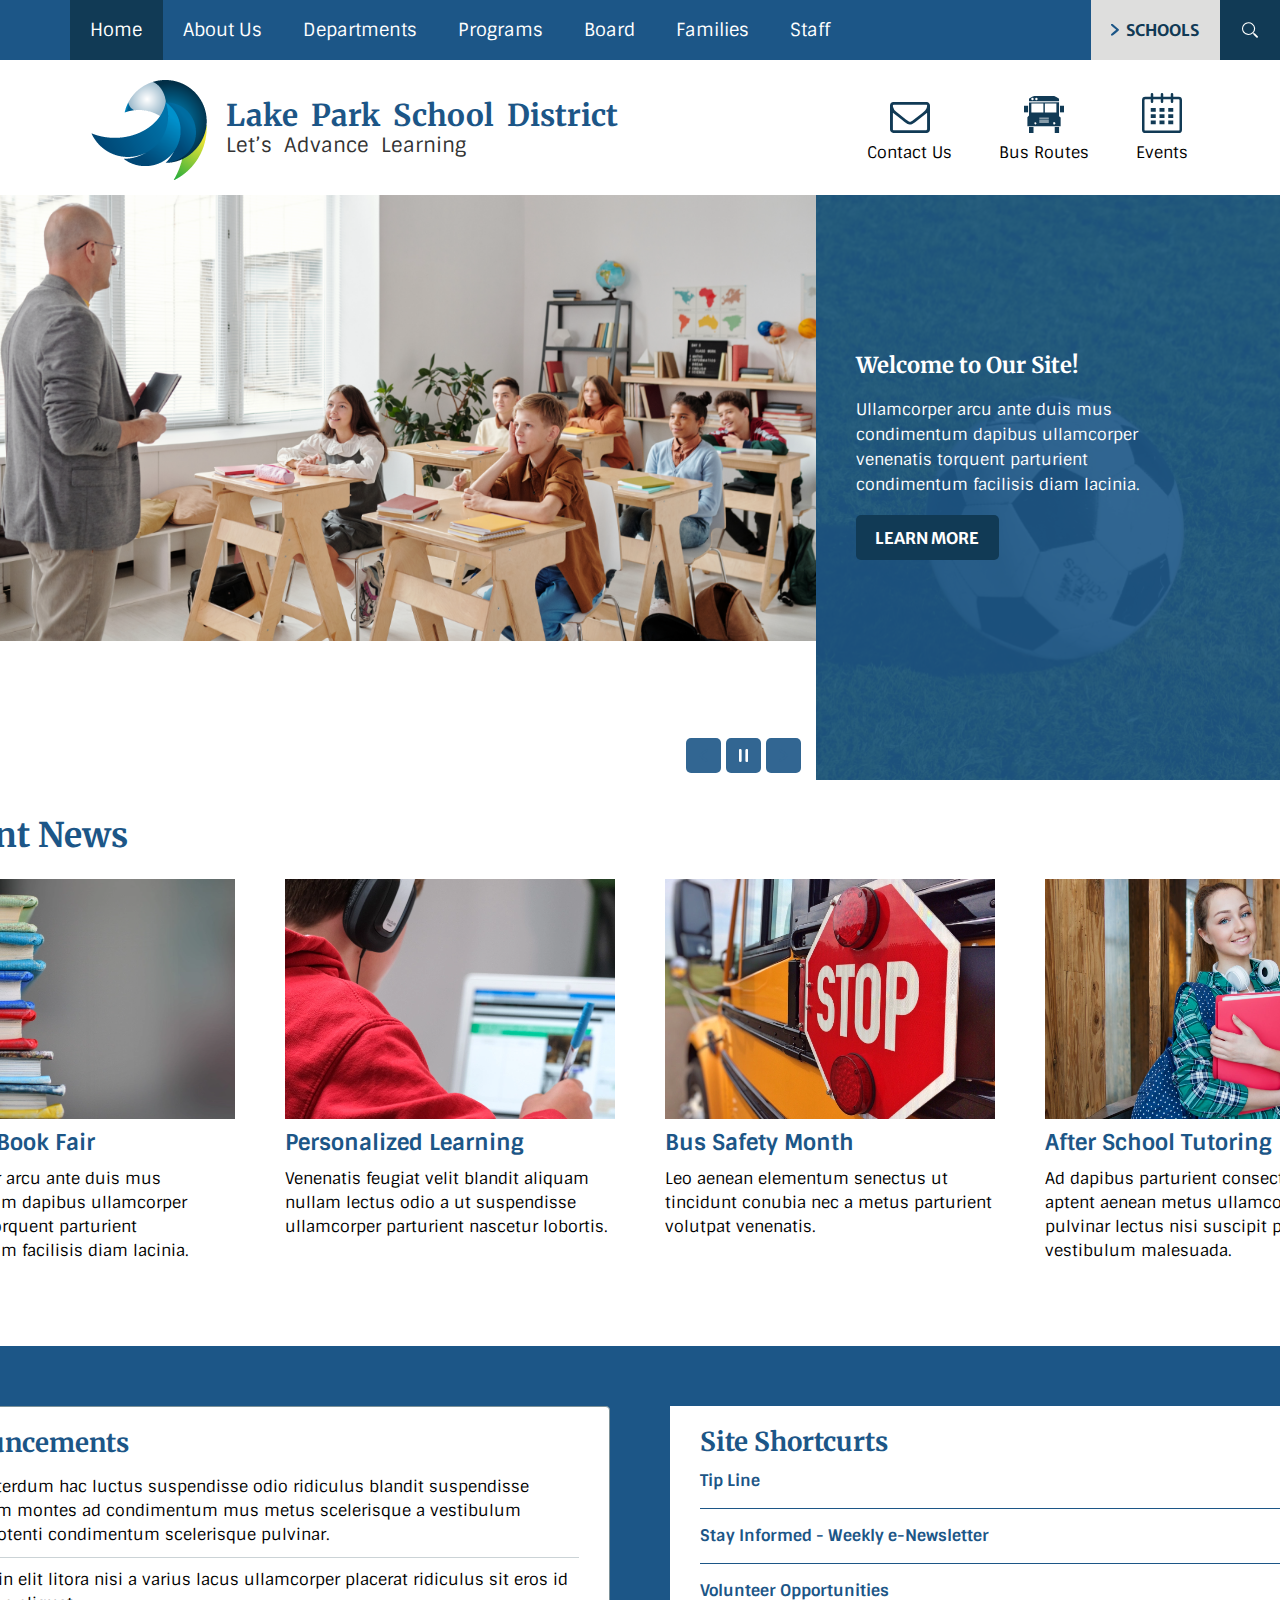
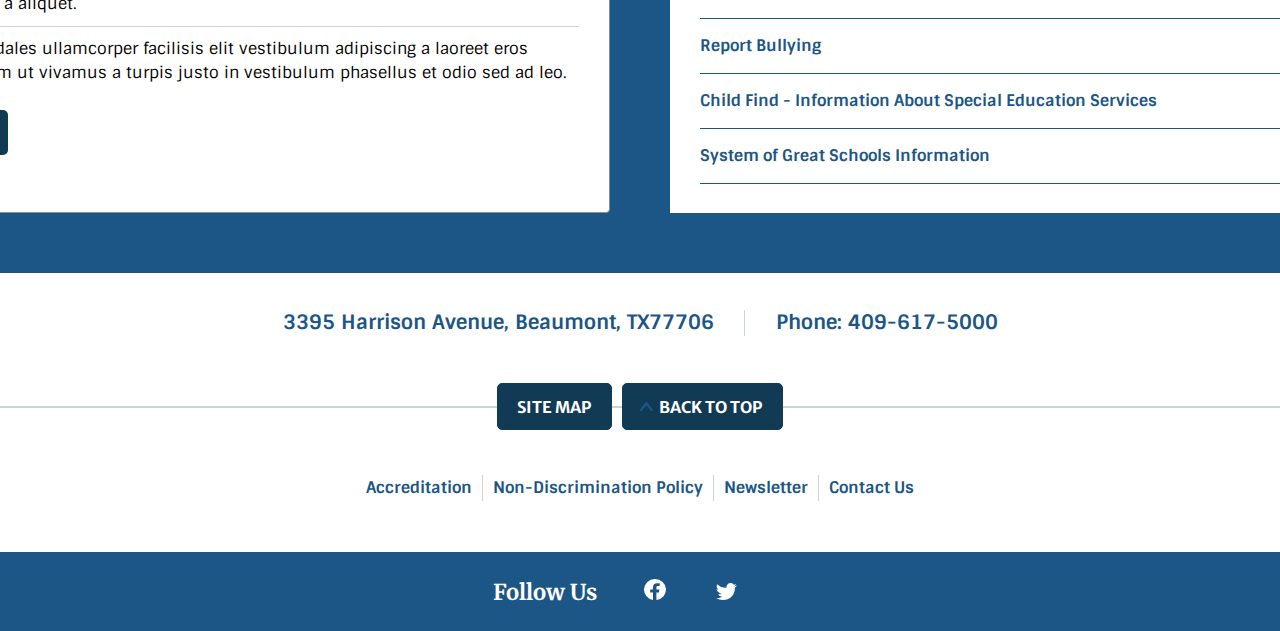
==== index.html @ e23e9c48 "2.19.22 Fixes" ====
<html lang="en">
<head>
    <meta charset="UTF-8">
    <meta http-equiv="X-UA-Compatible" content="IE=edge">
    <meta name="viewport" content="width=device-width, initial-scale=1.0">
    <title>Document</title>
    <link rel="stylesheet" type="text/css" href="style.css"/>
    <link rel="stylesheet" href='https://fonts.googleapis.com/css2?family=Merriweather+Sans:400,700|Merriweather:400,700|Sintony:400,700'>
    <script scr="script-test.js"></script>
</head>
<body>
    <div id="site_wrap">
        <!-- Header and Navbar Section-->
        <div class="header">
            <nav>
                <ul class="navbar">
                    <li><a class="navlink-active" href="index.html">Home</a></li>
                    <div class="nav-dropdown">
                        <div class="dropdown">
                            <button class="dropbtn">About Us</button>
                            <div class="dropdown-content">
                              <a class="drop" href="#">General Information</a>
                              <a class="drop" href="#">Lake Park History</a>
                              <a class="drop" href="#">In the News</a>
                              <a class="drop" href="#">Contact Us</a>
                            </div>
                          </div>
                    </div>
                    <li><a class="navlink" href="#">Departments</a></li>
                    <li><a class="navlink" href="#">Programs</a></li>
                    <li><a class="navlink" href="#">Board</a></li>
                    <li><a class="navlink" href="#">Families</a></li>
                    <li><a class="navlink" href="#">Staff</a></li>    
                </ul>
                <div class="school-dropdown">
                    <div class="dropdown">
                        <button class="dropbtn"><img class="school-arrow-icon" src="/Assets/Assets/SVG/Photo Rotator Controls/Arrow.svg">SCHOOLS</button>
                        <div class="dropdown-content-school">
                          <a class="drop" href="#">Lake Park Elementary</a>
                          <a class="drop" href="#">Lake Park Middle School</a>
                          <a class="drop" href="#">Lake Park High School</a>
                        </div>
                    </div>
                </div>
                <div class="search"> 
                    <button onclick="searchFunction()" class="search-button"><img id="search-icon-1" src="/Assets/Assets/SVG/Search Icons/Magnifying Glass.svg" alt="Search Icon"></button>
                    <div id="search-bar" class="search-bar-content">
                        <input type="text" placeholder="Search..." id="myInput" onkeyup="filterFunction()">
                        <img src="/Assets/Assets/SVG/Search Icons/Arrow.svg" alt="search-arrow">
                    </div>
                    <script>
                        function searchFunction(){
                            document.getElementById("search-bar").classList.toggle("show");
                        }
                    </script>
                </div>
            </nav>
        </div>
        <!-- Featured Header (logo, title, global links) -->
        <div class="featured_header">
            <div class="featured_header_container">
                <img class="logo" src="/Assets/Assets/logo.png" alt="logo">
                <div class="title-text">
                    <h1>Lake Park School District</h1>
                    <h2>Let’s Advance Learning</h2>
                </div>
                <div class="global_icons">
                    <div class="global_icons_wrapper">
                        <img src="Assets/Assets/SVG/Global Icons/Envelope 5.svg" alt="envelope icon">
                        <p>Contact Us</p>
                    </div>    
                    <div class="global_icons_wrapper">
                        <img src="Assets/Assets/SVG/Global Icons/Bus.svg" alt="bus icon">
                        <p>Bus Routes</p>
                    </div>
                    <div class="global_icons_wrapper">
                        <img src="/Assets/Assets/SVG/Global Icons/Calendar 6.svg" alt="calendar icon">
                        <p>Events</p>
                    </div>
                </div>
            </div>
        </div>
        <!-- Slider section; Base Layer -->
        <div class="slider-section">
            <div class="carousel-outer-container">
                <div class="carousel">
                    <div class="carousel__item carousel__item--visible">
                      <img src="/Assets/Assets/Main Images/Main Image.png" alt="main image"/>
                    </div>
                    <div class="carousel__item">
                      <img src="/Assets/Assets/Main Images/Soccer image.png" alt="soccer image"/>
                    </div>
                    <div class="carousel__item">
                      <img src="/Assets/Assets/Main Images/Main Image.png" alt="main image" />
                    </div>
                    <div class="carousel__item">
                        <img src="/Assets/Assets/Main Images/Soccer image.png" alt="soccer image"/>
                      </div>
              
                    <div class="carousel__actions">
                      <button id="carousel__button--prev"><img src="/Assets/Assets/SVG/Photo Rotator Controls/Arrow.svg" alt="left-arrow"/></button>
                      <button id="carousel__button--pause"><img src="/Assets/Assets/SVG/Photo Rotator Controls/Pause.svg" alt="left-arrow"/></button>
                      <button id="carousel__button--next"><img src="/Assets/Assets/SVG/Photo Rotator Controls/Arrow.svg" alt="left-arrow"/></button>
                    </div>
                  </div>
                  <div class="carousel-right">
                    <div id="carousel-right-wrapper" class="firstImg lastImg">
                        <h4>Welcome to Our Site!</h4>
                        <p>Ullamcorper arcu ante duis mus condimentum dapibus ullamcorper venenatis torquent parturient condimentum facilisis diam lacinia.</p>
                        <button class="learn-more-btn">
                            Learn More
                        </button>
                    </div>
                  </div>
            </div>
            <script src="main.js"></script>
        </div>
        <!-- Current News Section -->
        <section class="news_content">
            <div>
                <div class="news-content-header">
                    <h1>Current News</h1>
                    <button class="more-btn">More</button>
                </div>
                <div class="news-row">
                    <div class="news-column">
                        <div class="news-image-wrapper">
                            <img src="/Assets/Assets/News Images/kimberly-farmer-287677-unsplash.png" alt="books">
                        </div>
                        <h2>Student Book Fair</h2>
                        <p>Ullamcorper arcu ante duis mus condimentum dapibus ullamcorper venenatis torquent parturient condimentum facilisis diam lacinia.</p>
                    </div>
                    <div class="news-column">
                        <div class="news-image-wrapper">
                            <img src="/Assets/Assets/News Images/187150362_4167305129957011_4787881228705621978_n.png" alt="kid learning">
                        </div>
                        <h2>Personalized Learning</h2>
                        <p>Venenatis feugiat velit blandit aliquam nullam lectus odio a ut suspendisse ullamcorper parturient nascetur lobortis.</p>
                    </div>
                    <div class="news-column">
                        <div class="news-image-wrapper">
                            <img src="/Assets/Assets/News Images/bus-878697_1920.png" alt="school bus">
                        </div>
                        <h2>Bus Safety Month</h2>
                        <p>Leo aenean elementum senectus ut tincidunt conubia nec a metus parturient volutpat venenatis.</p>
                    </div>
                    <div class="news-column">
                        <div class="news-image-wrapper">
                            <img src="/Assets/Assets/News Images/186027642_4150830851604439_2713297670727753817_n.png" alt="kid learning">
                        </div>
                        <h2>After School Tutoring</h2>
                        <p>Ad dapibus parturient consectetur nec aptent aenean metus ullamcorper et nisi pulvinar lectus nisi suscipit pulvinar vestibulum malesuada.</p>
                    </div>
                </div>
            </div>
        </section>
        <!-- Announcements and Site Shortcuts -->
        <section class="announcement_container">
            <div class="announcement-site-row">
                <div class="announcement-site-column">
                    <h3>Announcements</h3>
                    <div class="text-container">
                    <p>Lacinia interdum hac luctus suspendisse odio ridiculus blandit suspendisse vestibulum montes ad condimentum mus metus scelerisque a vestibulum lobortis potenti condimentum scelerisque pulvinar.</p>
                    <hr>    
                    <p>Tellus proin elit litora nisi a varius lacus ullamcorper placerat ridiculus sit eros id dignissim a aliquet.</p>
                    <hr>
                    <p>Augue sodales ullamcorper facilisis elit vestibulum adipiscing a laoreet eros vestibulum ut vivamus a turpis justo in vestibulum phasellus et odio sed ad leo.</p>
                    </div>
                    <button class="more-btn">More</button>
                </div>
                <div class="site-column">
                    <h3>Site Shortcurts</h3>
                    <ul>
                        <li><a class="top" href="#">Tip Line</a></li>
                        <li><a href="#">Stay Informed - Weekly e-Newsletter</a></li>
                        <li><a href="#">Volunteer Opportunities</a></li>
                        <li><a href="#">Report Bullying</a></li>
                        <li><a href="#">Child Find - Information About Special Education Services</a></li>
                        <li><a href="#">System of Great Schools Information</a></li>
                    </ul>
                </div>
            </div>
        </section>
        <!-- Footer Section -->
        <footer class="footer">
            <div class="footer-container">
                <div class="contact-info">
                    <p><a href="#">3395 Harrison Avenue, Beaumont, TX77706<br></a></p>
                    <hr>
                    <p>Phone: 409-617-5000</p>
                </div>
                <div class="footer-button-container">
                    <hr>
                    <button>Site Map</button>
                    <button onclick="topFunction()" id="backtotop-btn"><img src="/Assets/Assets/SVG/Photo Rotator Controls/Arrow.svg" alt="arrow icon"> Back to top</button>
                </div>
                <div class="additional-links">
                    <a href="#">Accreditation</a><hr>
                    <a href="#">Non-Discrimination Policy</a><hr>
                    <a href="#">Newsletter</a><hr>
                    <a href="#">Contact Us</a>
                </div>
            </div>
            <script>
                var backtotop = document.getElementById("backtotop-btn");
                function topFunction() {
                    document.body.scrollTop = 0;
                    document.documentElement.scrollTop = 0;
                }
            </script>
        </footer>
        <!-- Footer Social Section -->
        <footer class="socials">
            <div class="socials-container">
                <p>Follow Us</p>
                <img src="/Assets/Assets/SVG/Social Media/Facebook.svg" alt="facebook icon">
                <img src="/Assets/Assets/SVG/Social Media/Twitter.svg" alt="twitter icon">
            </div>
        </footer>
    </div>
</body>
---- style.css ----
* {
  box-sizing: border-box;
  padding: 0;
  margin: 0;
}
body {
  margin: 0;
  padding: 0;
  z-index: 0;
  font-family: Arial, Helvetica, sans-serif;
  line-height: 1.5em;
}
p {
  font-family: "Sintony", sans-serif;
}
hr {
  height: 1px;
  border: 0;
  background-color: #7d9299;
  color: #7d9299;
  opacity: 0.4;
  margin: 10px 0;
}
#site_wrap {
  background-color: white;
  height: 100vh;
  display: grid;
  grid-template-columns:
    1fr
    repeat(4, minmax(0, 330px))
    1fr;
  grid-template-rows:
    60px
    135px
    585px
    566px
    527px
    min-content
    79px;
  grid-template-areas:
    "header header header header header header"
    "featured_header featured_header featured_header featured_header featured_header featured_header"
    "slider-section slider-section slider-section slider-section slider-section slider-section"
    "news_content news_content news_content news_content news_content news_content"
    "announcement_container announcement_container announcement_container announcement_container announcement_container announcement_container"
    "footer footer footer footer footer footer"
    "socials socials socials socials socials socials";
}
.header {
  background-color: #1c5687;
  grid-area: header;
  display: flex;
  flex-direction: row;
  align-items: center;
  justify-content: space-between;
  width: 100%;
  z-index: 10;
}
nav {
  display: flex;
  position: relative;
  color: #ffffff;
  padding: 0px 0px 0px 70px;
  font-size: 1.125em;
  align-items: center;
  width: 100%;
  height: 60px;
}
/* nav bar section */
.navbar {
  list-style: none;
  display: flex;
  justify-content: center;
  align-items: center;
  height: 100%;
}
.navbar a.navlink {
  font-family: "Sintony", sans-serif;
  font-size: 18px;
  color: #ffffff;
  font-weight: 400;
  text-decoration: none;
  text-decoration-color: none;
  padding: 18px 21px 18px 20px;
  align-items: center;
}
.navbar .navlink-active {
  font-family: "Sintony", sans-serif;
  font-size: 18px;
  color: #ffffff;
  background-color: #113a55;
  font-weight: 400;
  text-decoration: none;
  padding: 18px 21px 18px 20px;
}
.navbar a.navlink:visited {
  text-decoration: none;
  color: #ffffff;
}
.navbar a.navlink:hover {
  background-color: #113a55;
  color: white;
}
/* The container <div> - needed to position the dropdown content */
.nav-dropdown {
  display: flex;
  justify-content: center;
  height: 100%;
}
/* dropdown button */
.dropbtn {
  background-color: #1c5687;
  font-family: "Sintony", sans-serif;
  font-size: 18px;
  color: #ffffff;
  font-weight: 400;
  color: white;
  font-size: 18px;
  border: none;
  padding: 18px 21px 18px 20px;
  height: 100%;
}
/* Dropdown Content (Hidden by Default) */
.dropdown-content {
  display: none;
  position: absolute;
  background-color: #ffffff;
  height: 100%;
  min-width: 300px;
  text-align: left;
  opacity: 1;
  z-index: 1;
  padding-top: 20px;
  box-shadow: 0px 0px 10px 0px #00000075;
}
/* Links inside the dropdown */
.dropdown-content a.drop {
  color: #1c5687;
  font-family: "Sintony", sans-serif;
  font-weight: bold;
  font-size: 16px;
  letter-spacing: 0px;
  text-decoration: none;
  display: block;
  background-color: #ffffff;
  padding-left: 20px;
  padding-bottom: 20px;
}

/* Change color of dropdown links on hover */
.dropdown-content a.drop:hover {
  background-color: #ffffff;
  color: #113a55;
  text-decoration: underline;
}
/* Show the dropdown menu on hover */
.dropdown:hover .dropdown-content {
  display: block;
}
/* Change the background color of the dropdown button when the dropdown content is shown */
.dropdown:hover .dropbtn {
  background-color: #113a55;
}
.school-dropdown .dropbtn {
  background-color: #dededd;
}
/* Keeps my dropdown positioned to right side */
.school-dropdown {
  position: relative;
  display: inline-flex;
  justify-content: flex-end;
  align-items: flex-end;
  margin-left: auto;
  height: 100%;
  z-index: 2;
}
/* Icon in the School Dropdown */
/* Change color of arrow */
.school-arrow-icon {
  display: inline-flex;
  width: 7.92px;
  height: 11.79px;
  margin-right: 7.08px;
  transform: rotate(180deg);
  z-index: 2;
  transition-timing-function: ease-out;
  transition: 0.3s;
}
/* Makes dropdown for school visible under 'schools'*/
.dropdown:hover .dropdown-content-school {
  display: block;
}
.dropdown:hover .school-arrow-icon{
  transform: rotate(270deg);
  transition-timing-function: ease-out;
  transition: 0.3s;
}
/* Dropdown Content (Hidden by Default) */
.dropdown-content-school {
  display: none;
  position: absolute;
  right: 0;
  height: 100%;
  min-width: 260px;
  text-align: left;
  opacity: 1;
  z-index: 1;
  padding-top: 20px;
  box-shadow: 0px 0px 10px 0px #00000075;
}
.school-dropdown .dropdown {
  height: 100%;
}
.school-dropdown .dropbtn {
  color: #113a55;
  font-family: "Merriweather Sans", sans-serif;
  font-weight: bold;
  font-size: 16px;
}
.dropdown-content-school a.drop {
  color: #1c5687;
  font-family: "Sintony", sans-serif;
  font-weight: bold;
  font-size: 16px;
  letter-spacing: 0px;
  text-decoration: none;
  display: block;
  background-color: #ffffff;
  padding-left: 20px;
  padding-bottom: 20px;
}
.dropdown-content-school a.drop:hover {
  background-color: #ffffff;
  color: #113a55;
  text-decoration: underline;
  
}
.dropdown:hover .dropbtn {
  background-color: #113a55;
  color: #ffffff;
}
/* Sizes my container for the search icon */
.search-button {
  display: inline-flex;
  position: relative;
  background-color: #113a55;
  border: none;
  width: 60px;
  height: 100%;
  justify-content: center;
}
/* Gives my search icon dimensions */
.search img {
  width:15.53px;
  height:60px
}
/* Search bar dropdown */
.search-bar-content {
  display: none;
  position: absolute;
  min-width: 465px;
  max-height: 90px;
  background-color: #ffff;
  box-shadow: 0px 0px 10px #00000075;
  padding: 20px 22.65px 20px 30px;
  overflow: auto;
  right: 0;
  z-index: 2;
}
.search-bar-content img {
  min-width: 24.8px;
  min-height: 20px;
  margin-left: 22.45px;
}
#myInput {
  box-sizing: border-box;
  font-family: "Sintony", sans-serif;
  font-size: 16px;
  min-width: 365px;
  padding: 14px 20px 12px 16px;
  border: 1px solid #7D9299;
  border-radius: 4px;
  height: 50px;
  text-align: left;
}
/* Shows on click of search icon */
.show {
  display: flex;
  justify-content: center;
  align-items: center;
}
/* featured header section */
.featured_header {
  background-color: #ffffff;
  display: flex;
  grid-area: featured_header;
}
.featured_header_container {
  display: flex;
  justify-content: space-evenly;
  align-items: center;
  width: 100%;
  vertical-align: top;
  padding: 20px 0 15px 91px;
}
.logo {
  display: flex;
  justify-content: space-evenly;
  width: 116px;
  height: 100px;
}
.title-text {
  display: flex;
  flex-direction: column;
  justify-content: space-evenly;
  padding-left: 19px;
  word-spacing: 0.375em;
}
/* Styles my featured header text */
.title-text h1 {
  color: #1c5687;
  font-family: "Merriweather", serif;
  font-weight: 700;
  font-size: 1.875em;
  margin-bottom: 0;
}
.title-text h2 {
  color: #333333;
  font-family: "Sintony", sans-serif;
  font-weight: normal;
  font-size: 1.25em;
  padding-top: 6px;
}
.global_icons {
  display: flex;
  align-items: baseline;
  text-align: center;
  margin-top: 25.33px;
  margin-left: auto;
  margin-right: 92px;
  height: 100%;
  font-size: 16px;
}
.global_icons_wrapper {
  padding-left: 47px;
}
.global_icons_wrapper img{
  width: 40px;
  height: auto;
  padding-bottom: 8.26px;
  transition: 0.3s;
  transition-timing-function: ease-out;
}
.global_icons_wrapper img:hover{
  transform: translateY(-5px);
  transition-timing-function: ease-out;
  transition: 0.3s;
}
/* Styles my slider content */
.slider-section {
  display: flex;
  overflow: hidden;
  grid-area: slider-section;
}
.carousel-outer-container {
  display: flex;  
  flex-direction: row;
  max-height: 585px;
}
.carousel {
  overflow: hidden;
  max-width: 1071px;
  max-height: 585px;
  position: relative;
}
.carousel .carousel__item,
.carousel .carousel__item--hidden {
  display: none;
}
.carousel .carousel__item img {
  width: 100%;
  max-width: 1071px;
  height: auto;
}
.carousel .carousel__item--visible {
  display: block;
  animation: fadeVisibility 0.5s;
}
/* Button Positions */
.carousel .carousel__actions {
  display: flex;
  width: 100%;
  justify-content: flex-end;
  position: absolute;
  bottom: 0%;
  transform: translateY(-20%);
}
/* Carousel Button Style */
.carousel .carousel__actions button {
  border-radius: 5px;
  border: 0;
  cursor: pointer;
  width: 35px;
  height: 35px;
  background-color: #1C5687;
  opacity: 0.9;
}
.carousel .carousel__actions button#carousel__button--pause {
  margin: 0px 5px;
}
.carousel .carousel__actions button#carousel__button--next {
  margin-right: 15px;
  transform: rotate(180deg);
}
/* Hover effect for slider buttons */
.carousel .carousel__actions button:hover{  
  background-color: #f7f7f7;
  color: #1c5687;
  border: 1px solid #7d9299;}
/* Right side of slider section */
.carousel-right {
    max-height: 585px;
}
#carousel-right-wrapper {
  padding-left: 40px;
  padding-top: 158px;
  max-width: 609px;
  height: 100%;
  background-repeat: no-repeat;
  background-position: center;
  background-size: cover;
  box-shadow: inset 0 0 0 585px rgba(28, 86, 135, 0.9);
}
/* Main image background */
.firstImg{
  background-image: url("/Assets/Assets/Main Images/Main image.png");
}
/* Soccer image background */
.lastImg {
  background-image: url("/Assets/Assets/Main Images/Soccer image.png");
}
/* Learn more button in slider */
.learn-more-btn {
  background-color: #113a55;
  opacity: 1;
  border: none;
  color: #ffffff;
  padding: 13px 20px 12px 19px;
  text-transform: uppercase;
  font-size: 16px;
  font-family: "Merriweather Sans", sans-serif;
  font-weight: bold;
  border-radius: 5px;
}
.learn-more-btn:hover{
  background-color: #f7f7f7;
  color: #1c5687;
  border: 1px solid #7d9299;
}
/* Carousel font styling */
.carousel-right h4 {
  font-family: "Merriweather", serif;
  font-size: 22px;
  padding-bottom: 20px;
  font-weight: bold;
  color: #ffff;
  text-align: left;
}
.carousel-right p {
  color: #ffff;
  font-family: "Sintony", sans-serif;
  font-size: 16px;
  padding-bottom: 18px;
  padding-right: 90px;
  line-height: 25px;
}
/* Style for the mid news section, columns */
.news_content {
  background-color: #ffffff;
  grid-area: news_content;
  display: flex;
  justify-content: center;
  width: 100vw;
}
/* Contains my header content ("current news + more button */
.news-content-header {
  display: flex;
  justify-content: space-between;
  align-items: center;
}
/* Styles news contenter text*/
.news-content-header h1 {
  color: #1c5687;
  font-family: "Merriweather", serif;
  font-weight: bold;
  font-size: 34px;
  margin-top: 43px;
  margin-bottom: 32px;
}
/* More Button in News Column*/
.more-btn {
  background-color: #113a55;
  opacity: 1;
  border: none;
  color: #ffffff;
  width: 87px;
  height: 45px;
  padding: 13px 20px 12px 19px;
  text-transform: uppercase;
  font-size: 16px;
  font-family: "Merriweather Sans", sans-serif;
  font-weight: bold;
  border-radius: 5px;
}
.more-btn:hover{
  background-color: #f7f7f7;
  color: #1c5687;
  border: 1px solid #7d9299;
  border-radius: 5px;
}
/* Creates the four columns for the news row */
.news-row {
  display: flex;
  justify-content: space-evenly;
  gap: 50px;
}
/* Handles the news columns */
.news-column {
  max-width: 330px;
  max-height: 389px;
  padding-bottom: 60px;
  flex: auto;
}
.news-column h2 {
  font-family: "Sintony", sans-serif;
  font-weight: bold;
  font-size: 22px;
  line-height: none;
  color: #1c5687;
  margin: 12px auto 12px auto;
}
.news-column:hover h2{
  text-decoration: underline;
  color: #113a55;
}
/* Wraps my image so i can hide overflow when zoomed in on hover */
.news-image-wrapper{
  display: inline-block;
  overflow: hidden;
}
.news-column img{
  width: 330px;
  height: 240px;
  transition-timing-function: ease-out;
  transition-duration: 0.3s;
}
.news-column:hover img{
  transform: scale(1.1);
  transition-timing-function: ease-out;
}
/* For announcement content */
.announcement_container {
  background-color: #1c5687;
  display: flex;
  justify-content: center;
  grid-area: announcement_container;
}
/* Styles h3*/
.announcement-site-row h3 {
  font-family: "Merriweather", serif;
  font-weight: 700;
  color: #1c5687;
  font-size: 26px;
  margin: 0;
}
.announcement-site-row {
  display: flex;
  justify-content: space-evenly;
  margin: auto;
}
.announcement-site-column {
  background-color: #ffffff;
  width: 720px;
  padding: 24px 30px 39px 30px;
  margin-right: 60px;
  height: 407px;
  border: 1px solid #7d9299;
  border-radius: 4px;
}
.announcement-site-column p {
  font-family: "Sintony", sans-serif;
  font-weight: 400;
  font-size: 16px;
  margin: 0;
}
.text-container {
  padding-top: 20px;
  padding-bottom: 25px;
}
.site-shortcut-column {
  background-color: purple;
  width: 720px;
  min-height: 407px;
}
.site-column {
  background-color: #ffff;
  display: flex;
  flex-direction: column;
  width: 720px;
  padding: 24px 30px 39px 30px;
  height: 407px;
}
/* Styles my site shortcut list*/
.site-column h3 {
  font-family: "Merriweather", serif;
  font-weight: bold;
  font-size: 26px;
  color: #1c5687;
  margin: 0%;
}
.site-column ul {
  list-style-type: none;
  margin: 0;
  padding: 0;
  height: 291px;
}
.site-column li{
  border-bottom: 1px solid #1c5687;
  border: 0 0 1px 0;
  background-color: none;
  color: #7d9299;
  padding: 15px 0;
}
.site-column .top li{
  padding: 0;
}
.site-column li:hover{
  border-bottom: 3px solid #1C5687;
}
.site-column a{
  text-decoration: none;
  text-decoration-color: none;
  color: #1c5687;
  font-family: "Sintony", sans-serif;
  font-weight: bold;
  font-size: 16px;
  text-align: left;
  padding-bottom: 0;
}
/* Footer */
.footer {
  background-color: #ffffff;
  display: flex;
  justify-content: center;
  padding-top: 37px;
  grid-area: footer;
}
/* Line behind footer container */
.footer hr {
  z-index: 0;
  height: 26px;
  display: flex;
  justify-content: center;
  border-left: 1px solid #7d9299;
  margin: 0 30.5px;
}
/* Removes margin spacing for extra links in footer area */
.additional-links hr {margin: 0;}
/* Styles my footer text */
.footer p {
  color: #1c5687;
  font-family: "Sintony", sans-serif;
  font-weight: bold;
  font-size: 20px;
  padding: 0;
}
.footer a {
  color: #1c5687;
  text-decoration: none;
  text-decoration-color: none;
}
.footer a:visited {
  text-decoration-color: none;
}
.footer a:hover {
  background-color: #ffffff;
  color: #113a55;
  text-decoration: underline;
}
.contact-info {
  display: flex;
  flex-direction: row;
  justify-content: center;
  margin-bottom: 47px;
}
.footer-button-container {
  display: flex;
  position: relative;
  justify-content: center;
  align-items: center;
  margin-bottom: 36px;
  width: 100%;
}
.footer-button-container hr {
  border: 1px solid #7d9299;
  position: absolute;
  height: 1px;
  width: 100vw;
  z-index: 0;
}
.footer button {
  background-color: #113a55;
  opacity: 1;
  border: 1px solid #113a55;
  color: #ffffff;
  padding: 13px 20px 12px 19px;
  text-transform: uppercase;
  font-size: 16px;
  font-family: "Merriweather Sans", sans-serif;
  font-weight: bold;
  border-radius: 5px;
  z-index: 1;
}
.footer button:hover {
  background-color: #f7f7f7;
  color: #1c5687;
  border: 1px solid #7d9299;
  border-radius: 5px;
}
#backtotop-btn {
  margin-left: 10px;
}
#backtotop-btn img {
  transform: rotate(90deg);
  margin-right: 5.14px;
}
.additional-links {
  display: flex;
  align-items: center;
  justify-content: center;
  margin-bottom: 42px;
}
.additional-links a {
  padding: 10px;
  margin: 0;
  font-size: 16px;
  text-align: center;
  color: #1c5687;
  font-family: "Sintony", sans-serif;
  font-weight: bold;
  font-size: 16px;
}
.additional-links a:hover {
  text-decoration: underline;
}
.socials {
  background-color: #1c5687;
  display: flex;
  justify-content: center;
  align-items: center;
  grid-area: socials;
}
.socials p {
  color: #ffffff;
  font-family: "Merriweather", serif;
  font-weight: 700;
  font-size: 22px;
  margin-bottom: 0;
  text-align: center;
  margin-right: 47.06px;
}
.socials img {
  padding-right: 50px;
  transition-timing-function: 0.3s;
  transition-timing-function: ease-out;
}
.socials img:hover{
  transform: translateY(-5px);
  transition-timing-function: 0.3s;
  transition-timing-function: ease-out;
}
.socials-container {
  display: flex;
  justify-content: center;
  align-items: baseline;
}
/* hopefully repsonive for mobiles */
@media screen and (max-width: 1024px) {
  #site_wrap {
    grid-template-areas:
      "header header header header header header"
      "featured_header featured_header featured_header featured_header featured_header featured_header"
      "slider-section slider-section slider-section slider-section slider-section slider-section"
      ". news_content news_content news_content news_content ."
      "announcement_container announcement_container announcement_container announcement_container announcement_container announcement_container"
      "footer footer footer footer footer footer"
      "socials socials socials socials socials socials";
  }
  .title-text {
    padding: 10px 0 0 19px;
  }
  .news_content {
    background-color: #ffffff;
    grid-area: news_content;
    display: flex;
    justify-content: center;
    width: 100vw;
  }
  .news_content div {
    max-width: 1024px;
  }
}
@media screen and (max-width: 640px) {
  #site_wrap {
    grid-template-areas:
      "header header header header header header"
      "featured_header featured_header featured_header featured_header featured_header featured_header"
      "slider-section slider-section slider-section slider-section slider-section slider-section"
      ". news_content news_content news_content news_content ."
      "announcement_container announcement_container announcement_container announcement_container announcement_container announcement_container"
      "footer footer footer footer footer footer"
      "socials socials socials socials socials socials";
  }
}
@media screen and (max-width: 320px) {
  #site_wrap {
    grid-template-areas:
      "header header header header header header"
      "featured_header featured_header featured_header featured_header featured_header featured_header"
      "slider-section slider-section slider-section slider-section slider-section slider-section"
      "news_content news_content news_content news_content news_content news_content"
      "announcement_container announcement_container announcement_container announcement_container announcement_container announcement_container"
      "footer footer footer footer footer footer"
      "socials socials socials socials socials socials";
  }
}
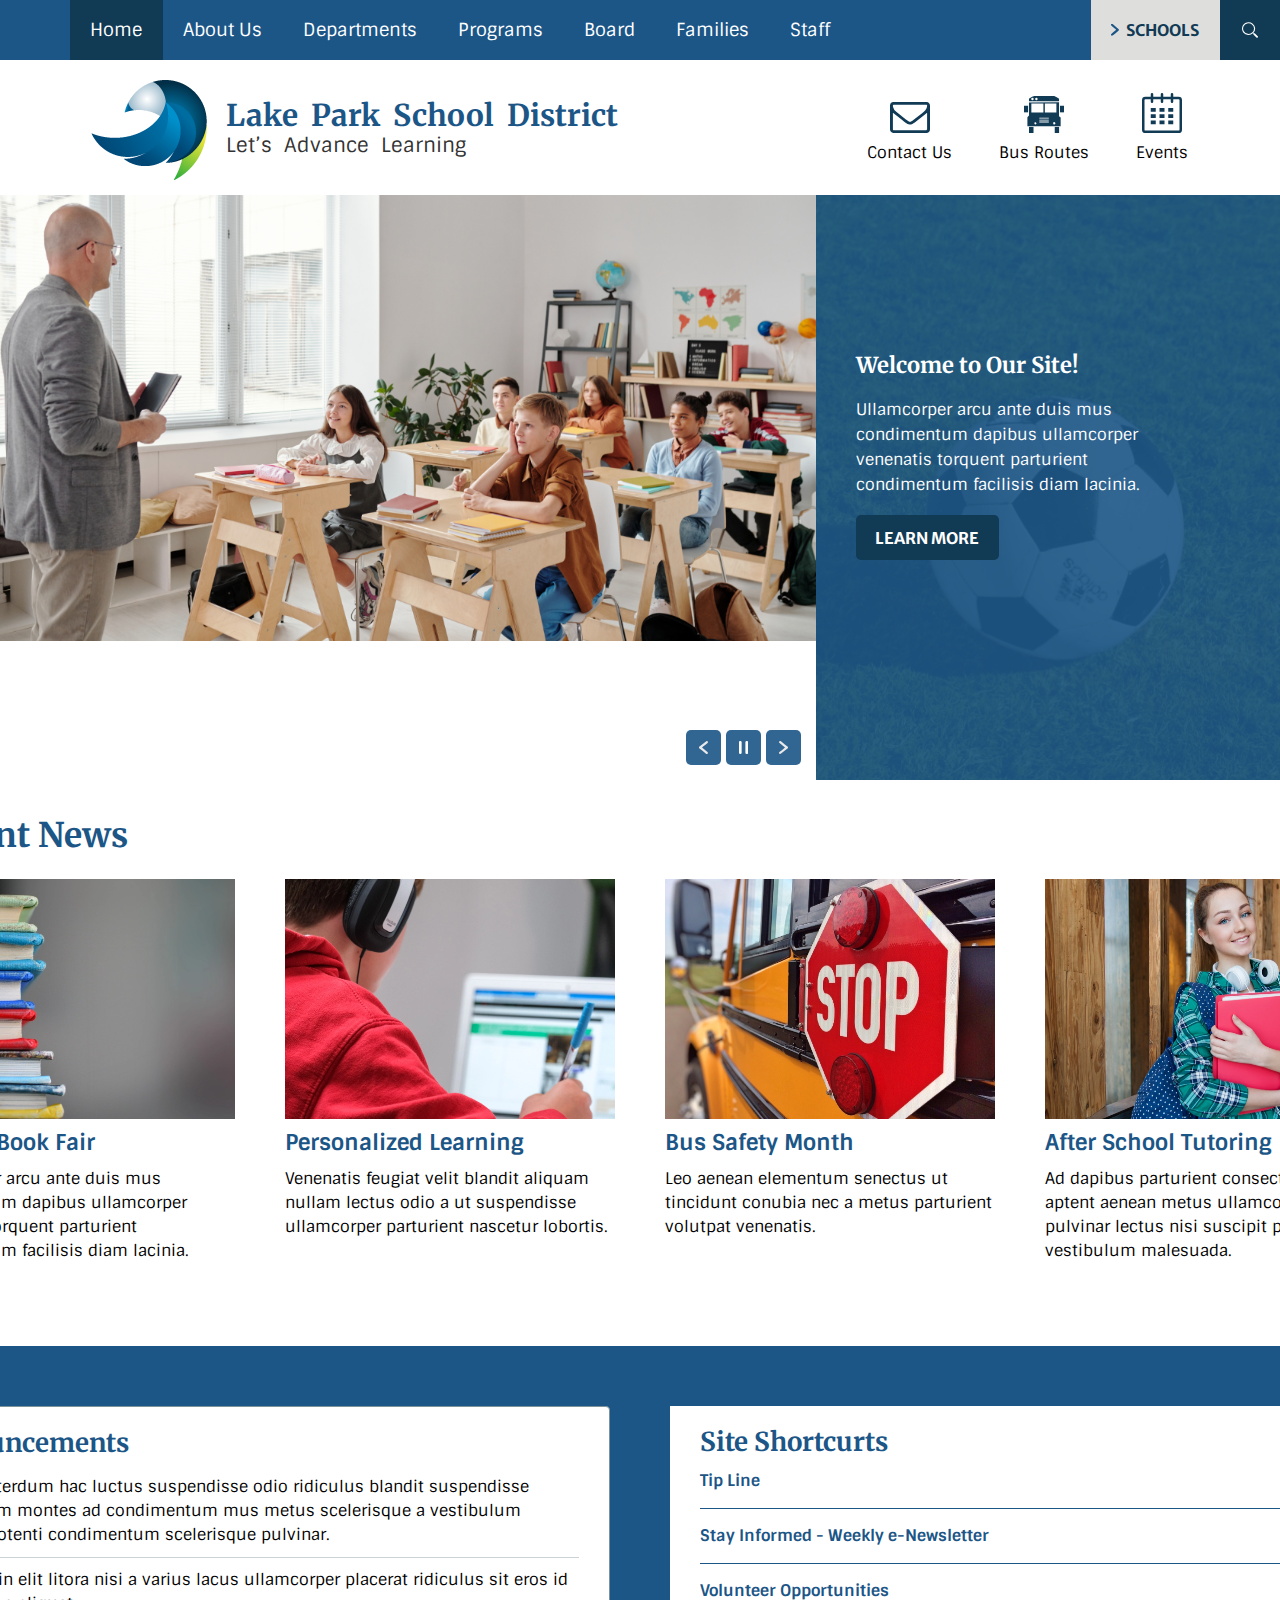
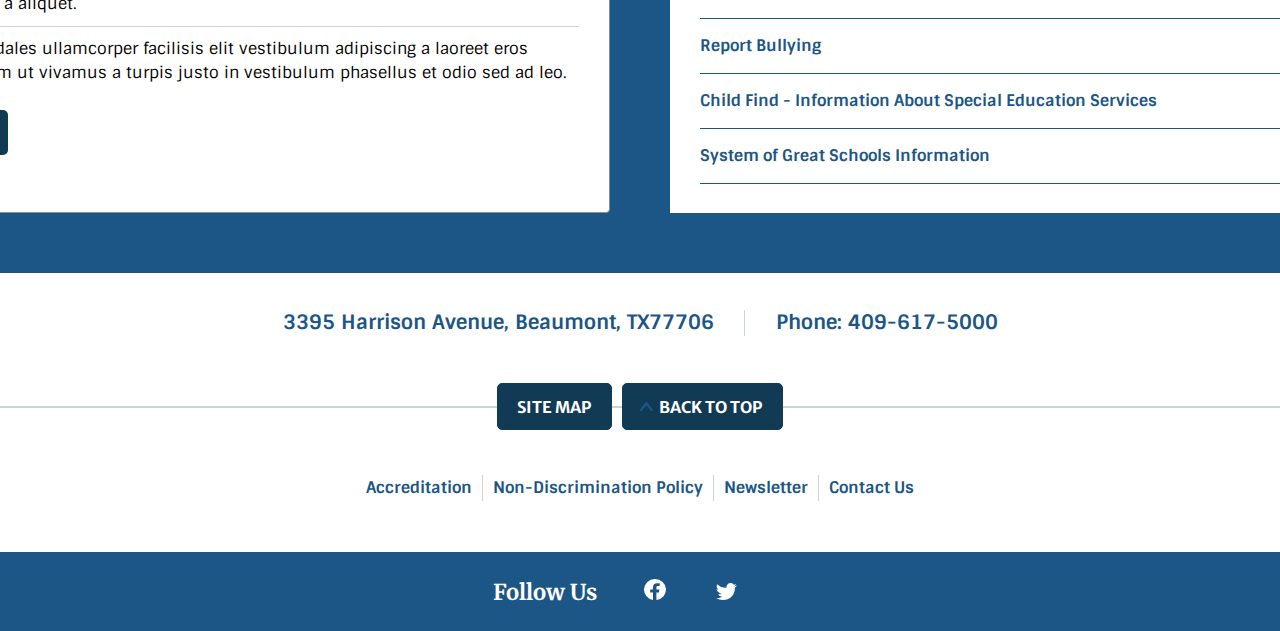
==== commit a84e80c6: "2.19.22 Final Touches" ====
--- a/index.html
+++ b/index.html
@@ -98,9 +98,9 @@
                       </div>
               
                     <div class="carousel__actions">
-                      <button id="carousel__button--prev"><img src="/Assets/Assets/SVG/Photo Rotator Controls/Arrow.svg" alt="left-arrow"/></button>
-                      <button id="carousel__button--pause"><img src="/Assets/Assets/SVG/Photo Rotator Controls/Pause.svg" alt="left-arrow"/></button>
-                      <button id="carousel__button--next"><img src="/Assets/Assets/SVG/Photo Rotator Controls/Arrow.svg" alt="left-arrow"/></button>
+                      <button id="carousel__button--prev"><img  src="/Assets/Assets/SVG/Photo Rotator Controls/Arrow.svg" alt="left-arrow" class="filter-arrows" alt="left-arrow"/></button>
+                      <button id="carousel__button--pause"><img src="/Assets/Assets/SVG/Photo Rotator Controls/Pause.svg" class="filter-pause" alt="pause"/></button>
+                      <button id="carousel__button--next"><img class="filter-arrows" src="/Assets/Assets/SVG/Photo Rotator Controls/Arrow.svg" alt="right-arrow"/></button>
                     </div>
                   </div>
                   <div class="carousel-right">
--- a/style.css
+++ b/style.css
@@ -194,6 +194,7 @@
   transform: rotate(270deg);
   transition-timing-function: ease-out;
   transition: 0.3s;
+  filter: invert(100%) sepia(100%) saturate(1%) hue-rotate(290deg) brightness(106%) contrast(101%);
 }
 /* Dropdown Content (Hidden by Default) */
 .dropdown-content-school {
@@ -393,7 +394,7 @@
   justify-content: flex-end;
   position: absolute;
   bottom: 0%;
-  transform: translateY(-20%);
+  transform: translateY(-15px);
 }
 /* Carousel Button Style */
 .carousel .carousel__actions button {
@@ -412,6 +413,18 @@
   margin-right: 15px;
   transform: rotate(180deg);
 }
+/* Change colors of arrows */
+.filter-arrows{
+  filter: invert(100%) sepia(100%) saturate(1%) hue-rotate(290deg) brightness(106%) contrast(101%);
+}
+/* Removes arrow filter on hover to go back to white */
+.carousel__actions button:hover .filter-arrows{
+  filter: none;
+}
+/* Adds blue filter on pause button on hover */
+.carousel__actions button:hover .filter-pause {
+  filter: invert(24%) sepia(55%) saturate(1016%) hue-rotate(172deg) brightness(100%) contrast(90%);
+}
 /* Hover effect for slider buttons */
 .carousel .carousel__actions button:hover{  
   background-color: #f7f7f7;
@@ -431,11 +444,9 @@
   background-size: cover;
   box-shadow: inset 0 0 0 585px rgba(28, 86, 135, 0.9);
 }
-/* Main image background */
 .firstImg{
   background-image: url("/Assets/Assets/Main Images/Main image.png");
 }
-/* Soccer image background */
 .lastImg {
   background-image: url("/Assets/Assets/Main Images/Soccer image.png");
 }
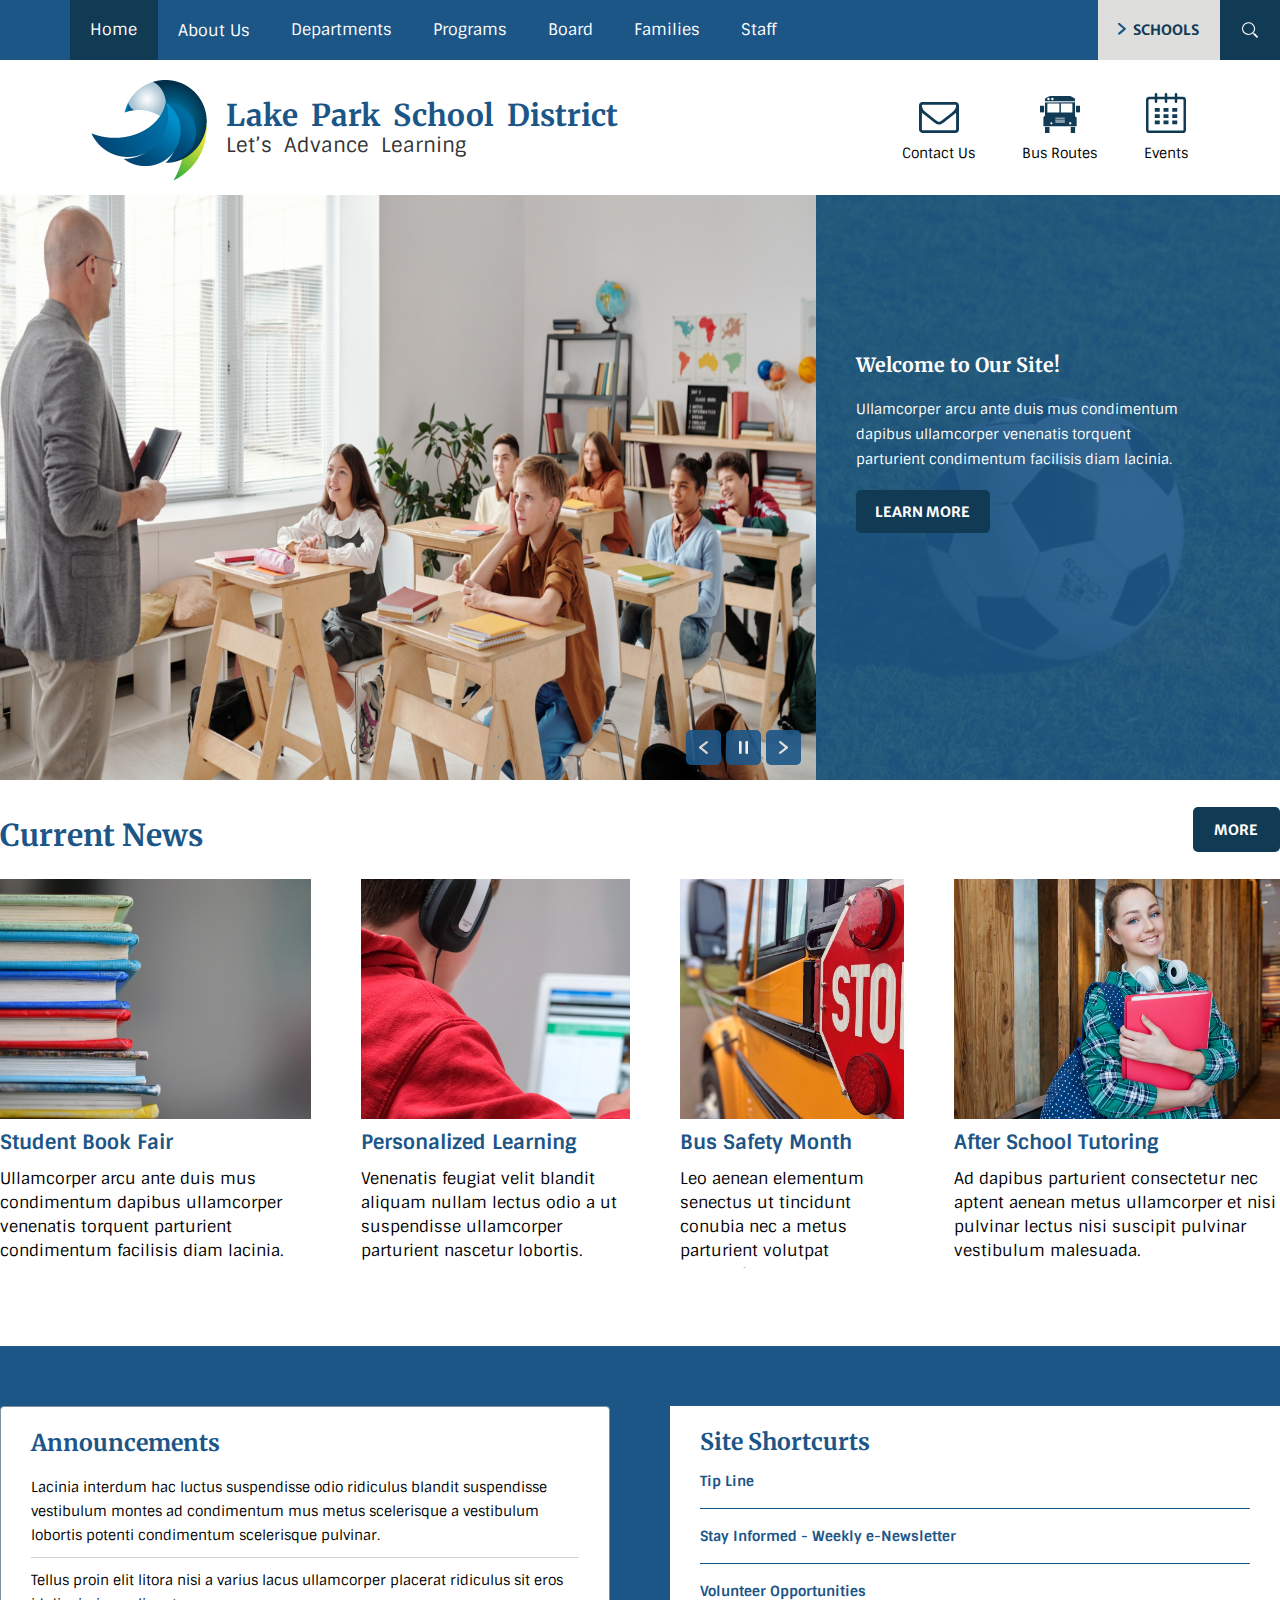
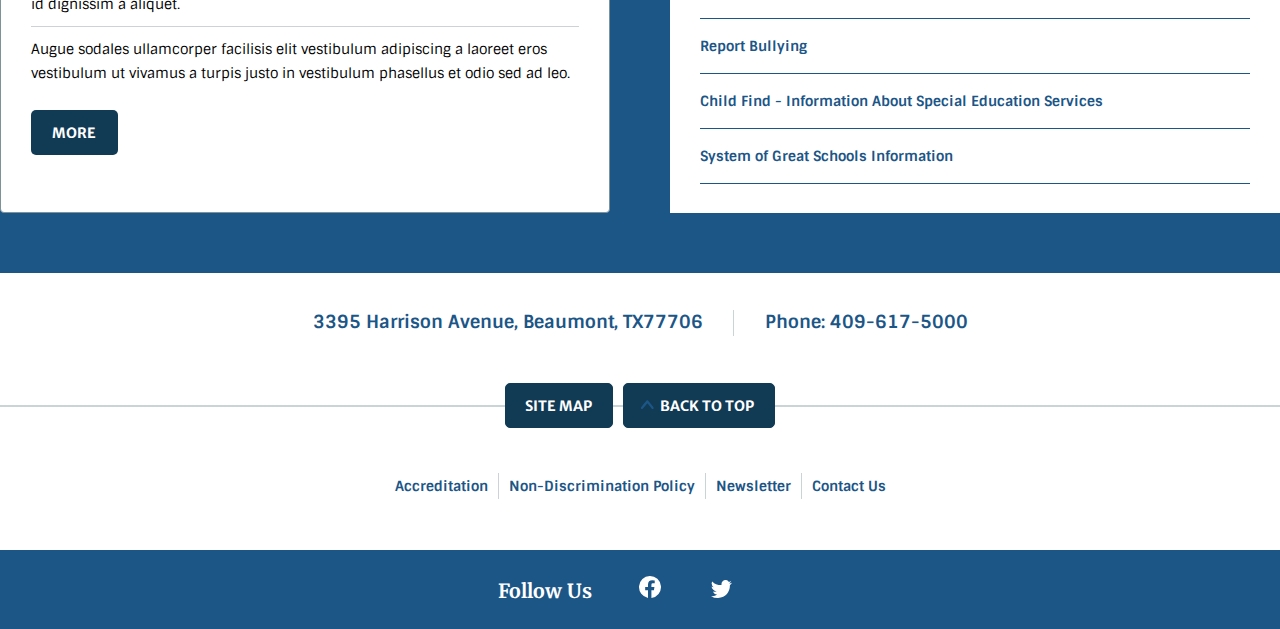
==== commit a46079b5: "2.20.22 Fixes" ====
--- a/index.html
+++ b/index.html
@@ -42,6 +42,12 @@
                         </div>
                     </div>
                 </div>
+                <div class="mobile-nav">
+                    <div>
+                        <a><img src="/Assets/Assets/SVG/Hamburger Menu.svg"></a>
+                        <h1>MENU</h1>
+                    </div>
+                </div>
                 <div class="search"> 
                     <button onclick="searchFunction()" class="search-button"><img id="search-icon-1" src="/Assets/Assets/SVG/Search Icons/Magnifying Glass.svg" alt="Search Icon"></button>
                     <div id="search-bar" class="search-bar-content">
--- a/style.css
+++ b/style.css
@@ -53,6 +53,7 @@
   flex-direction: row;
   align-items: center;
   justify-content: space-between;
+  margin: 0;
   width: 100%;
   z-index: 10;
 }
@@ -61,7 +62,6 @@
   position: relative;
   color: #ffffff;
   padding: 0px 0px 0px 70px;
-  font-size: 1.125em;
   align-items: center;
   width: 100%;
   height: 60px;
@@ -75,18 +75,20 @@
   height: 100%;
 }
 .navbar a.navlink {
-  font-family: "Sintony", sans-serif;
-  font-size: 18px;
+  display: inline-block;
+  font-family: "Sintony", sans-serif;
+  font-size: 1em;
+  height: 60px;
   color: #ffffff;
   font-weight: 400;
   text-decoration: none;
-  text-decoration-color: none;
   padding: 18px 21px 18px 20px;
-  align-items: center;
 }
 .navbar .navlink-active {
-  font-family: "Sintony", sans-serif;
-  font-size: 18px;
+  display: inline-block;
+  font-family: "Sintony", sans-serif;
+  font-size: 1em;
+  height: 60px;
   color: #ffffff;
   background-color: #113a55;
   font-weight: 400;
@@ -111,11 +113,10 @@
 .dropbtn {
   background-color: #1c5687;
   font-family: "Sintony", sans-serif;
-  font-size: 18px;
+  font-size: 1em;
   color: #ffffff;
   font-weight: 400;
   color: white;
-  font-size: 18px;
   border: none;
   padding: 18px 21px 18px 20px;
   height: 100%;
@@ -125,12 +126,13 @@
   display: none;
   position: absolute;
   background-color: #ffffff;
-  height: 100%;
-  min-width: 300px;
+  height: 189px;
+  width: 300px;
   text-align: left;
   opacity: 1;
   z-index: 1;
   padding-top: 20px;
+  margin: 0;
   box-shadow: 0px 0px 10px 0px #00000075;
 }
 /* Links inside the dropdown */
@@ -138,13 +140,13 @@
   color: #1c5687;
   font-family: "Sintony", sans-serif;
   font-weight: bold;
-  font-size: 16px;
+  font-size:  0.888em;
   letter-spacing: 0px;
   text-decoration: none;
   display: block;
   background-color: #ffffff;
   padding-left: 20px;
-  padding-bottom: 20px;
+  padding-bottom: 15px;
 }
 
 /* Change color of dropdown links on hover */
@@ -201,7 +203,7 @@
   display: none;
   position: absolute;
   right: 0;
-  height: 100%;
+  height: 159px;
   min-width: 260px;
   text-align: left;
   opacity: 1;
@@ -216,13 +218,13 @@
   color: #113a55;
   font-family: "Merriweather Sans", sans-serif;
   font-weight: bold;
-  font-size: 16px;
+  font-size: 0.888em;
 }
 .dropdown-content-school a.drop {
   color: #1c5687;
   font-family: "Sintony", sans-serif;
   font-weight: bold;
-  font-size: 16px;
+  font-size: 0.888em;
   letter-spacing: 0px;
   text-decoration: none;
   display: block;
@@ -276,7 +278,7 @@
 #myInput {
   box-sizing: border-box;
   font-family: "Sintony", sans-serif;
-  font-size: 16px;
+  font-size: 0.888em;
   min-width: 365px;
   padding: 14px 20px 12px 16px;
   border: 1px solid #7D9299;
@@ -340,7 +342,7 @@
   margin-left: auto;
   margin-right: 92px;
   height: 100%;
-  font-size: 16px;
+  font-size: 0.888em;
 }
 .global_icons_wrapper {
   padding-left: 47px;
@@ -360,6 +362,9 @@
 /* Styles my slider content */
 .slider-section {
   display: flex;
+  justify-content: center;
+  flex: 1 1 0;
+  min-height: 0;
   overflow: hidden;
   grid-area: slider-section;
 }
@@ -381,7 +386,7 @@
 .carousel .carousel__item img {
   width: 100%;
   max-width: 1071px;
-  height: auto;
+  height: 585px;
 }
 .carousel .carousel__item--visible {
   display: block;
@@ -432,7 +437,7 @@
   border: 1px solid #7d9299;}
 /* Right side of slider section */
 .carousel-right {
-    max-height: 585px;
+  max-height: 585px;
 }
 #carousel-right-wrapper {
   padding-left: 40px;
@@ -458,7 +463,7 @@
   color: #ffffff;
   padding: 13px 20px 12px 19px;
   text-transform: uppercase;
-  font-size: 16px;
+  font-size: 0.888em;
   font-family: "Merriweather Sans", sans-serif;
   font-weight: bold;
   border-radius: 5px;
@@ -471,7 +476,7 @@
 /* Carousel font styling */
 .carousel-right h4 {
   font-family: "Merriweather", serif;
-  font-size: 22px;
+  font-size: 1.222em;
   padding-bottom: 20px;
   font-weight: bold;
   color: #ffff;
@@ -480,7 +485,7 @@
 .carousel-right p {
   color: #ffff;
   font-family: "Sintony", sans-serif;
-  font-size: 16px;
+  font-size: 0.888em;
   padding-bottom: 18px;
   padding-right: 90px;
   line-height: 25px;
@@ -493,18 +498,23 @@
   justify-content: center;
   width: 100vw;
 }
+.news_content div {
+  overflow: hidden;
+}
 /* Contains my header content ("current news + more button */
 .news-content-header {
   display: flex;
   justify-content: space-between;
   align-items: center;
+  min-height: 0;
+  flex: 1 1 0;
 }
 /* Styles news contenter text*/
 .news-content-header h1 {
   color: #1c5687;
   font-family: "Merriweather", serif;
   font-weight: bold;
-  font-size: 34px;
+  font-size: 1.888em;
   margin-top: 43px;
   margin-bottom: 32px;
 }
@@ -518,7 +528,7 @@
   height: 45px;
   padding: 13px 20px 12px 19px;
   text-transform: uppercase;
-  font-size: 16px;
+  font-size: 0.888em;
   font-family: "Merriweather Sans", sans-serif;
   font-weight: bold;
   border-radius: 5px;
@@ -545,7 +555,7 @@
 .news-column h2 {
   font-family: "Sintony", sans-serif;
   font-weight: bold;
-  font-size: 22px;
+  font-size: 1.222em;
   line-height: none;
   color: #1c5687;
   margin: 12px auto 12px auto;
@@ -574,6 +584,7 @@
   background-color: #1c5687;
   display: flex;
   justify-content: center;
+  width: 100vw;
   grid-area: announcement_container;
 }
 /* Styles h3*/
@@ -581,13 +592,14 @@
   font-family: "Merriweather", serif;
   font-weight: 700;
   color: #1c5687;
-  font-size: 26px;
+  font-size: 1.444em;
   margin: 0;
 }
 .announcement-site-row {
   display: flex;
   justify-content: space-evenly;
   margin: auto;
+  overflow: hidden;
 }
 .announcement-site-column {
   background-color: #ffffff;
@@ -601,7 +613,7 @@
 .announcement-site-column p {
   font-family: "Sintony", sans-serif;
   font-weight: 400;
-  font-size: 16px;
+  font-size: 0.888em;
   margin: 0;
 }
 .text-container {
@@ -625,7 +637,7 @@
 .site-column h3 {
   font-family: "Merriweather", serif;
   font-weight: bold;
-  font-size: 26px;
+  font-size: 1.444em;
   color: #1c5687;
   margin: 0%;
 }
@@ -654,7 +666,7 @@
   color: #1c5687;
   font-family: "Sintony", sans-serif;
   font-weight: bold;
-  font-size: 16px;
+  font-size: 0.888em;
   text-align: left;
   padding-bottom: 0;
 }
@@ -664,6 +676,7 @@
   display: flex;
   justify-content: center;
   padding-top: 37px;
+  width: 100vw;
   grid-area: footer;
 }
 /* Line behind footer container */
@@ -682,7 +695,7 @@
   color: #1c5687;
   font-family: "Sintony", sans-serif;
   font-weight: bold;
-  font-size: 20px;
+  font-size: 1.111em;
   padding: 0;
 }
 .footer a {
@@ -726,7 +739,7 @@
   color: #ffffff;
   padding: 13px 20px 12px 19px;
   text-transform: uppercase;
-  font-size: 16px;
+  font-size: 0.888em;
   font-family: "Merriweather Sans", sans-serif;
   font-weight: bold;
   border-radius: 5px;
@@ -754,12 +767,12 @@
 .additional-links a {
   padding: 10px;
   margin: 0;
-  font-size: 16px;
+  font-size: 0.888em;
   text-align: center;
   color: #1c5687;
   font-family: "Sintony", sans-serif;
   font-weight: bold;
-  font-size: 16px;
+  font-size: 0.888em;
 }
 .additional-links a:hover {
   text-decoration: underline;
@@ -775,7 +788,7 @@
   color: #ffffff;
   font-family: "Merriweather", serif;
   font-weight: 700;
-  font-size: 22px;
+  font-size: 1.222em;
   margin-bottom: 0;
   text-align: center;
   margin-right: 47.06px;
@@ -795,6 +808,12 @@
   justify-content: center;
   align-items: baseline;
 }
+/* hidden navbar items for mobile */
+.mobile-nav {
+  display: none;
+}
+
+
 /* hopefully repsonive for mobiles */
 @media screen and (max-width: 1024px) {
   #site_wrap {
@@ -807,9 +826,55 @@
       "footer footer footer footer footer footer"
       "socials socials socials socials socials socials";
   }
+  /* nav bar section */
+  .navbar{
+    display: none;
+    padding: 0;
+  }
+  .school-dropdown{
+    display: none;
+  }
+  .mobile-nav {
+    display: flex;
+    flex-direction: row;
+    justify-content: space-between;
+    align-items: center;
+    width: 100vw;
+    height: 60px
+  }
+  .mobile-nav div{
+    display: flex;
+  }
+  .mobile-nav img{
+    width: 35.72px;
+    height: 22.22px;
+  }
+  .mobile-nav h1{
+    font-family: 'Sintony', sans-serif;
+    font-size: 0.888em;
+    padding-left: 10.28px;
+  }
+  /* search icon for mobile */
+  .search {
+    margin-right: 0;
+    display: block;
+    float: right;
+  }
+  /* featured header section */
+  .featured_header_container {
+    padding-left: 64px;
+    justify-content: flex-start;
+  }
   .title-text {
-    padding: 10px 0 0 19px;
-  }
+    line-height: 1.89em;
+    word-spacing: 0;
+  }
+  .global_icons {
+    display: none;
+    margin-right: 0;
+  }
+
+  /* News section */
   .news_content {
     background-color: #ffffff;
     grid-area: news_content;
@@ -820,7 +885,8 @@
   .news_content div {
     max-width: 1024px;
   }
-}
+
+  }
 @media screen and (max-width: 640px) {
   #site_wrap {
     grid-template-areas:
@@ -832,16 +898,4 @@
       "footer footer footer footer footer footer"
       "socials socials socials socials socials socials";
   }
-}
-@media screen and (max-width: 320px) {
-  #site_wrap {
-    grid-template-areas:
-      "header header header header header header"
-      "featured_header featured_header featured_header featured_header featured_header featured_header"
-      "slider-section slider-section slider-section slider-section slider-section slider-section"
-      "news_content news_content news_content news_content news_content news_content"
-      "announcement_container announcement_container announcement_container announcement_container announcement_container announcement_container"
-      "footer footer footer footer footer footer"
-      "socials socials socials socials socials socials";
-  }
-}
+}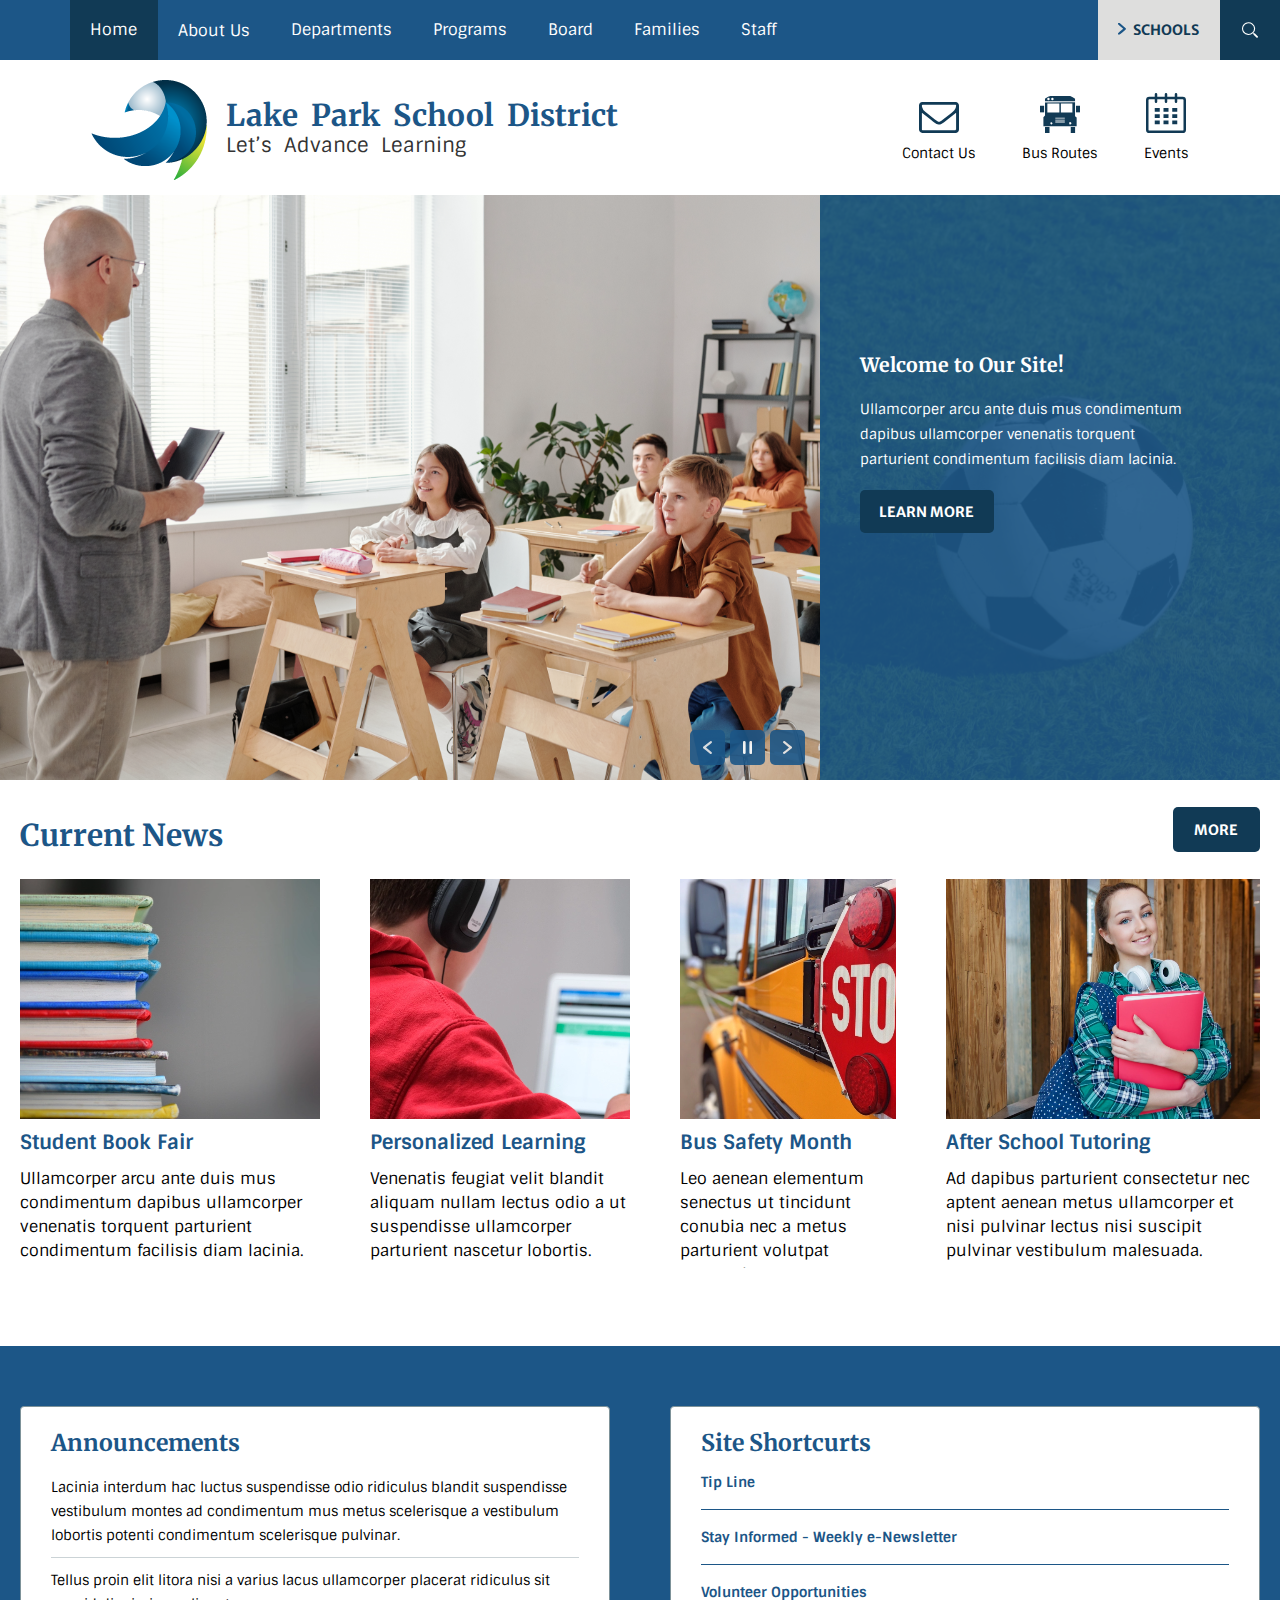
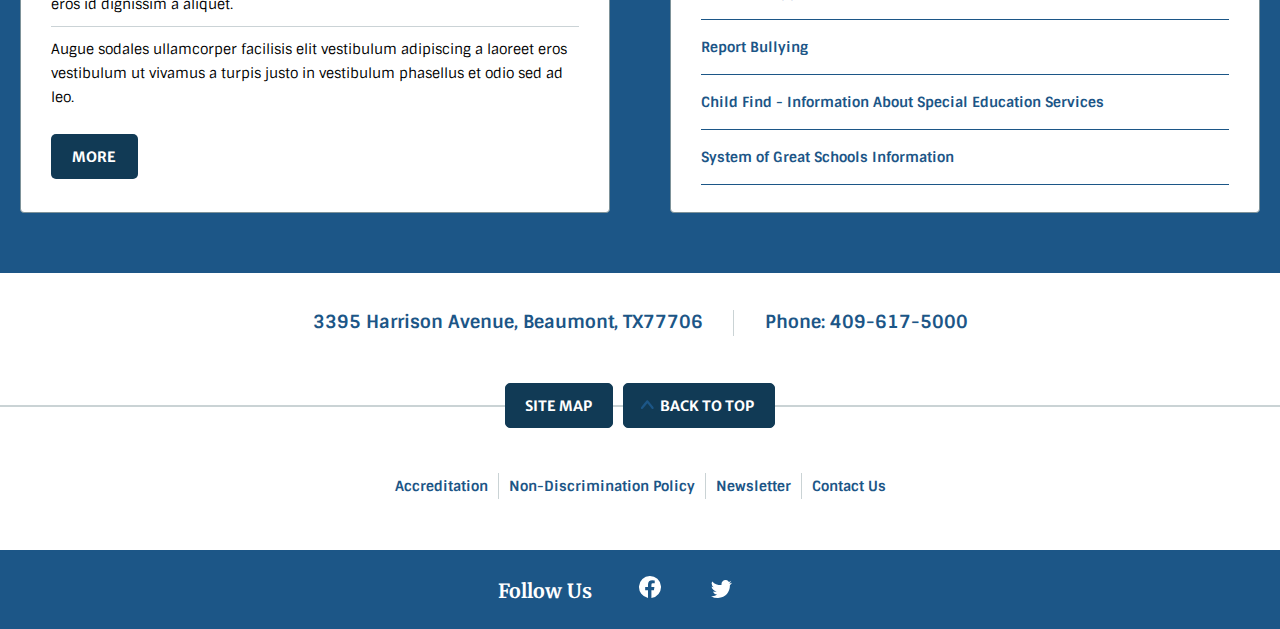
==== commit 3dda8c0e: "2.22.22 Fixes" ====
--- a/index.html
+++ b/index.html
@@ -91,18 +91,17 @@
             <div class="carousel-outer-container">
                 <div class="carousel">
                     <div class="carousel__item carousel__item--visible">
-                      <img src="/Assets/Assets/Main Images/Main Image.png" alt="main image"/>
+                        <div class="carousel-img1"></div>
                     </div>
                     <div class="carousel__item">
-                      <img src="/Assets/Assets/Main Images/Soccer image.png" alt="soccer image"/>
+                        <div class="carousel-img2"></div>
                     </div>
                     <div class="carousel__item">
-                      <img src="/Assets/Assets/Main Images/Main Image.png" alt="main image" />
+                        <div class="carousel-img1"></div>
                     </div>
                     <div class="carousel__item">
-                        <img src="/Assets/Assets/Main Images/Soccer image.png" alt="soccer image"/>
-                      </div>
-              
+                        <div class="carousel-img2"></div>
+                    </div>
                     <div class="carousel__actions">
                       <button id="carousel__button--prev"><img  src="/Assets/Assets/SVG/Photo Rotator Controls/Arrow.svg" alt="left-arrow" class="filter-arrows" alt="left-arrow"/></button>
                       <button id="carousel__button--pause"><img src="/Assets/Assets/SVG/Photo Rotator Controls/Pause.svg" class="filter-pause" alt="pause"/></button>
--- a/style.css
+++ b/style.css
@@ -32,7 +32,7 @@
   grid-template-rows:
     60px
     135px
-    585px
+    min-content
     566px
     527px
     min-content
@@ -140,7 +140,7 @@
   color: #1c5687;
   font-family: "Sintony", sans-serif;
   font-weight: bold;
-  font-size:  0.888em;
+  font-size: 0.888em;
   letter-spacing: 0px;
   text-decoration: none;
   display: block;
@@ -192,11 +192,12 @@
 .dropdown:hover .dropdown-content-school {
   display: block;
 }
-.dropdown:hover .school-arrow-icon{
+.dropdown:hover .school-arrow-icon {
   transform: rotate(270deg);
   transition-timing-function: ease-out;
   transition: 0.3s;
-  filter: invert(100%) sepia(100%) saturate(1%) hue-rotate(290deg) brightness(106%) contrast(101%);
+  filter: invert(100%) sepia(100%) saturate(1%) hue-rotate(290deg)
+    brightness(106%) contrast(101%);
 }
 /* Dropdown Content (Hidden by Default) */
 .dropdown-content-school {
@@ -236,7 +237,6 @@
   background-color: #ffffff;
   color: #113a55;
   text-decoration: underline;
-  
 }
 .dropdown:hover .dropbtn {
   background-color: #113a55;
@@ -254,8 +254,8 @@
 }
 /* Gives my search icon dimensions */
 .search img {
-  width:15.53px;
-  height:60px
+  width: 15.53px;
+  height: 60px;
 }
 /* Search bar dropdown */
 .search-bar-content {
@@ -281,7 +281,7 @@
   font-size: 0.888em;
   min-width: 365px;
   padding: 14px 20px 12px 16px;
-  border: 1px solid #7D9299;
+  border: 1px solid #7d9299;
   border-radius: 4px;
   height: 50px;
   text-align: left;
@@ -347,14 +347,14 @@
 .global_icons_wrapper {
   padding-left: 47px;
 }
-.global_icons_wrapper img{
+.global_icons_wrapper img {
   width: 40px;
   height: auto;
   padding-bottom: 8.26px;
   transition: 0.3s;
   transition-timing-function: ease-out;
 }
-.global_icons_wrapper img:hover{
+.global_icons_wrapper img:hover {
   transform: translateY(-5px);
   transition-timing-function: ease-out;
   transition: 0.3s;
@@ -369,7 +369,7 @@
   grid-area: slider-section;
 }
 .carousel-outer-container {
-  display: flex;  
+  display: flex;
   flex-direction: row;
   max-height: 585px;
 }
@@ -383,10 +383,22 @@
 .carousel .carousel__item--hidden {
   display: none;
 }
-.carousel .carousel__item img {
-  width: 100%;
-  max-width: 1071px;
+.carousel-img1 {
+  width: 1071px;
   height: 585px;
+  background-color: #333333;
+  background-image: url("/Assets/Assets/Main Images/Main Image.png");
+  background-repeat: no-repeat;
+  background-position: top left;
+  background-size: contain;
+}
+.carousel-img2 {
+  width: 1071px;
+  height: 585px;
+  background-color: #333333;
+  background-image: url("/Assets/Assets/Main Images/Soccer image.png");
+  background-repeat: no-repeat;
+  background-size: contain;
 }
 .carousel .carousel__item--visible {
   display: block;
@@ -408,7 +420,7 @@
   cursor: pointer;
   width: 35px;
   height: 35px;
-  background-color: #1C5687;
+  background-color: #1c5687;
   opacity: 0.9;
 }
 .carousel .carousel__actions button#carousel__button--pause {
@@ -419,27 +431,31 @@
   transform: rotate(180deg);
 }
 /* Change colors of arrows */
-.filter-arrows{
-  filter: invert(100%) sepia(100%) saturate(1%) hue-rotate(290deg) brightness(106%) contrast(101%);
+.filter-arrows {
+  filter: invert(100%) sepia(100%) saturate(1%) hue-rotate(290deg)
+    brightness(106%) contrast(101%);
 }
 /* Removes arrow filter on hover to go back to white */
-.carousel__actions button:hover .filter-arrows{
+.carousel__actions button:hover .filter-arrows {
   filter: none;
 }
 /* Adds blue filter on pause button on hover */
 .carousel__actions button:hover .filter-pause {
-  filter: invert(24%) sepia(55%) saturate(1016%) hue-rotate(172deg) brightness(100%) contrast(90%);
+  filter: invert(24%) sepia(55%) saturate(1016%) hue-rotate(172deg)
+    brightness(100%) contrast(90%);
 }
 /* Hover effect for slider buttons */
-.carousel .carousel__actions button:hover{  
+.carousel .carousel__actions button:hover {
   background-color: #f7f7f7;
   color: #1c5687;
-  border: 1px solid #7d9299;}
+  border: 1px solid #7d9299;
+}
 /* Right side of slider section */
 .carousel-right {
   max-height: 585px;
 }
 #carousel-right-wrapper {
+  padding-right: 10px;
   padding-left: 40px;
   padding-top: 158px;
   max-width: 609px;
@@ -449,7 +465,7 @@
   background-size: cover;
   box-shadow: inset 0 0 0 585px rgba(28, 86, 135, 0.9);
 }
-.firstImg{
+.firstImg {
   background-image: url("/Assets/Assets/Main Images/Main image.png");
 }
 .lastImg {
@@ -468,7 +484,7 @@
   font-weight: bold;
   border-radius: 5px;
 }
-.learn-more-btn:hover{
+.learn-more-btn:hover {
   background-color: #f7f7f7;
   color: #1c5687;
   border: 1px solid #7d9299;
@@ -497,6 +513,7 @@
   display: flex;
   justify-content: center;
   width: 100vw;
+  padding: 0 20px;
 }
 .news_content div {
   overflow: hidden;
@@ -533,7 +550,7 @@
   font-weight: bold;
   border-radius: 5px;
 }
-.more-btn:hover{
+.more-btn:hover {
   background-color: #f7f7f7;
   color: #1c5687;
   border: 1px solid #7d9299;
@@ -560,22 +577,22 @@
   color: #1c5687;
   margin: 12px auto 12px auto;
 }
-.news-column:hover h2{
+.news-column:hover h2 {
   text-decoration: underline;
   color: #113a55;
 }
 /* Wraps my image so i can hide overflow when zoomed in on hover */
-.news-image-wrapper{
+.news-image-wrapper {
   display: inline-block;
   overflow: hidden;
 }
-.news-column img{
+.news-column img {
   width: 330px;
   height: 240px;
   transition-timing-function: ease-out;
   transition-duration: 0.3s;
 }
-.news-column:hover img{
+.news-column:hover img {
   transform: scale(1.1);
   transition-timing-function: ease-out;
 }
@@ -585,6 +602,7 @@
   display: flex;
   justify-content: center;
   width: 100vw;
+  padding: 0 20px;
   grid-area: announcement_container;
 }
 /* Styles h3*/
@@ -621,7 +639,6 @@
   padding-bottom: 25px;
 }
 .site-shortcut-column {
-  background-color: purple;
   width: 720px;
   min-height: 407px;
 }
@@ -632,6 +649,8 @@
   width: 720px;
   padding: 24px 30px 39px 30px;
   height: 407px;
+  border: 1px solid #7d9299;
+  border-radius: 4px;
 }
 /* Styles my site shortcut list*/
 .site-column h3 {
@@ -647,20 +666,20 @@
   padding: 0;
   height: 291px;
 }
-.site-column li{
+.site-column li {
   border-bottom: 1px solid #1c5687;
   border: 0 0 1px 0;
   background-color: none;
   color: #7d9299;
   padding: 15px 0;
 }
-.site-column .top li{
+.site-column .top li {
   padding: 0;
 }
-.site-column li:hover{
-  border-bottom: 3px solid #1C5687;
-}
-.site-column a{
+.site-column li:hover {
+  border-bottom: 3px solid #1c5687;
+}
+.site-column a {
   text-decoration: none;
   text-decoration-color: none;
   color: #1c5687;
@@ -689,7 +708,9 @@
   margin: 0 30.5px;
 }
 /* Removes margin spacing for extra links in footer area */
-.additional-links hr {margin: 0;}
+.additional-links hr {
+  margin: 0;
+}
 /* Styles my footer text */
 .footer p {
   color: #1c5687;
@@ -798,7 +819,7 @@
   transition-timing-function: 0.3s;
   transition-timing-function: ease-out;
 }
-.socials img:hover{
+.socials img:hover {
   transform: translateY(-5px);
   transition-timing-function: 0.3s;
   transition-timing-function: ease-out;
@@ -812,11 +833,18 @@
 .mobile-nav {
   display: none;
 }
-
 
 /* hopefully repsonive for mobiles */
 @media screen and (max-width: 1024px) {
   #site_wrap {
+    grid-template-rows:
+      60px
+      135px
+      min-content
+      min-content
+      1fr
+      min-content
+      79px;
     grid-template-areas:
       "header header header header header header"
       "featured_header featured_header featured_header featured_header featured_header featured_header"
@@ -827,11 +855,13 @@
       "socials socials socials socials socials socials";
   }
   /* nav bar section */
-  .navbar{
+  nav {
+    padding: 0px 0px 0px 40px;
+  }
+  .navbar {
     display: none;
-    padding: 0;
-  }
-  .school-dropdown{
+  }
+  .school-dropdown {
     display: none;
   }
   .mobile-nav {
@@ -840,17 +870,17 @@
     justify-content: space-between;
     align-items: center;
     width: 100vw;
-    height: 60px
-  }
-  .mobile-nav div{
+    height: 60px;
+  }
+  .mobile-nav div {
     display: flex;
   }
-  .mobile-nav img{
+  .mobile-nav img {
     width: 35.72px;
     height: 22.22px;
   }
-  .mobile-nav h1{
-    font-family: 'Sintony', sans-serif;
+  .mobile-nav h1 {
+    font-family: "Sintony", sans-serif;
     font-size: 0.888em;
     padding-left: 10.28px;
   }
@@ -873,29 +903,474 @@
     display: none;
     margin-right: 0;
   }
-
+  /* Slider section */
+  .slider-section {
+    max-height: 535px;
+  }
+  .carousel-outer-container {
+    display: inline-block;
+    flex-direction: column;
+    height: auto;
+  }
+  .carousel {
+    width: 100vw;
+    height: auto;
+  }
+  .carousel-right {
+    width: 100vw;
+    height: auto;
+  }
+  #carousel-right-wrapper {
+    max-width: 100vw;
+    padding-top: 17px;
+    padding-bottom: 20px;
+    background-image: none;
+  }
+  #carousel-right-wrapper h4 {
+    padding-bottom: 10px;
+  }
+  .carousel-img1 {
+    background-size: cover;
+    background-position: top left;
+    height: 350px;
+  } 
+  .carousel-img2 {
+    background-size: cover;
+    background-position: center;
+    max-height: 350px;
+  }
   /* News section */
   .news_content {
     background-color: #ffffff;
     grid-area: news_content;
     display: flex;
     justify-content: center;
+    padding: 0 40px 0 40px;
     width: 100vw;
   }
   .news_content div {
-    max-width: 1024px;
-  }
-
-  }
+    width: 100%;
+  }
+  .news-row {
+    display: flex;
+    flex-wrap: wrap;
+    flex-direction: row;
+    justify-content: space-between;
+    align-items: auto;
+    align-content: start;
+    gap: 0;
+  }
+  .news-column {
+    max-width: 259px;
+    height: auto;
+  }
+  .news-column img {
+    width: 259px;
+    height: 189px;
+  }
+  .announcement-site-row {
+    display: inline-block;
+    flex-wrap: wrap;
+    flex-direction: row;
+    justify-content: center;
+    align-content: center;
+    gap: 0;
+    padding: 50px 40px;
+  }
+  .announcement-site-column {
+    width: 560px;
+    height: 456px;
+    margin: 0 0 40px 0;
+  }
+  .site-column {
+    width: 560px;
+    height: 456px;
+  }
+  .contact-info {
+    flex-direction: column;
+    align-items: center;
+    margin-bottom: 32px;
+  }
+  .contact-info hr {
+    border: none;
+  }
+  .additional-links {
+    margin-bottom: 32px;
+  }
+}
 @media screen and (max-width: 640px) {
   #site_wrap {
+    grid-template-rows:
+      60px
+      271px
+      min-content
+      1fr
+      930px
+      min-content
+      79px;
     grid-template-areas:
       "header header header header header header"
       "featured_header featured_header featured_header featured_header featured_header featured_header"
       "slider-section slider-section slider-section slider-section slider-section slider-section"
-      ". news_content news_content news_content news_content ."
+      "news_content news_content news_content news_content news_content news_content"
       "announcement_container announcement_container announcement_container announcement_container announcement_container announcement_container"
       "footer footer footer footer footer footer"
       "socials socials socials socials socials socials";
   }
-}+  nav {
+    padding: 0px 0px 0px 20px;
+  }
+  /* featured header section */
+  .featured_header {
+    width: 100vw;
+    padding: 0;
+    margin: 0;
+    grid-area: auto;
+  }
+  .featured_header_container {
+    display: flex;
+    flex-direction: column;
+    justify-content: space-evenly;
+    align-items: center;
+    padding: 0;
+    width: 100%;
+  }
+  .logo {
+    display: flex;
+    justify-content: space-evenly;
+    width: 116px;
+    height: 100px;
+  }
+  .title-text {
+    display: flex;
+    flex-direction: column;
+    justify-content: space-evenly;
+    align-content: center;
+    padding-left: 19px;
+    word-spacing: 0.375em;
+  }
+  /* Styles my featured header text */
+  .title-text h1 {
+    color: #1c5687;
+    font-family: "Merriweather", serif;
+    font-weight: 700;
+    font-size: 30px;
+    width: 280px;
+    text-align: center;
+    margin-bottom: 0;
+  }
+  .title-text h2 {
+    color: #333333;
+    font-family: "Sintony", sans-serif;
+    font-weight: normal;
+    font-size: 1.25em;
+    padding-top: 6px;
+    text-align: center;
+  }
+  #search-icon-1 {
+    width: 21px;
+  }
+  /* Search bar dropdown */
+  .search-bar-content {
+    display: none;
+    position: absolute;
+    min-width: 320px;
+    max-height: 90px;
+    background-color: #ffff;
+    box-shadow: 0px 0px 10px #00000075;
+    padding: 20px 22.65px 20px 30px;
+    margin: 0 0 0 20px;
+    overflow: auto;
+    right: 0;
+    z-index: 2;
+  }
+  .search-bar-content img {
+    min-width: 24.8px;
+    min-height: 20px;
+    margin-left: 22.45px;
+  }
+  #myInput {
+    box-sizing: border-box;
+    font-family: "Sintony", sans-serif;
+    font-size: 0.888em;
+    min-width: 240px;
+    padding: 14px 20px 12px 16px;
+    border: 1px solid #7d9299;
+    border-radius: 4px;
+    height: 50px;
+    text-align: left;
+  }
+  /* Shows on click of search icon */
+  .show {
+    display: flex;
+    justify-content: center;
+    align-items: center;
+  }
+  /* Slider section */
+  .slider-section {
+    max-height: none;
+  }
+  .carousel-outer-container {
+    display: inline-block;
+    height: auto;
+  }
+  .carousel {
+    width: 100vw;
+    height: 175px;
+    flex-shrink: 0;
+  }
+  .carousel-right {
+    width: 100vw;
+    justify-content: center;
+    align-content: center;
+    text-align: center;
+    height: auto;
+  }
+  #carousel-right-wrapper {
+    max-width: 100vw;
+    padding-top: 17px;
+    padding-bottom: 20px;
+    padding-left: 20px;
+    padding-right: 20px;
+    background-image: none;
+    max-height: 258px;
+  }
+  #carousel-right-wrapper h4 {
+    padding-bottom: 10px;
+    text-align: center;
+    font-size: 22px;
+  }
+  #carousel-right-wrapper p {
+    font-size: 16px;
+    padding-right: 0;
+  }
+  .carousel .carousel__item img {
+    height: auto;
+  }
+  .carousel .carousel__actions {
+    display: flex;
+    width: 100%;
+    justify-content: center;
+    position: absolute;
+    bottom: 0%;
+    transform: translateY(-15px);
+  }
+  /* Mobile News Section */
+  .news_content {
+    background-color: #ffffff;
+    grid-area: news_content;
+    display: flex;
+    justify-content: center;
+    padding: 0 20px 0 20px;
+    width: 100vw;
+  }
+  .news_content div {
+    width: 100%;
+  }
+  .news-content-header {
+    display: inline-block;
+    margin: 0;
+    padding: 0;
+  }
+  /* Styles news contenter text*/
+  .news-content-header h1 {
+    margin-top: 23px;
+    margin-bottom: 17px;
+  }
+  .news-row {
+    display: flex;
+    flex-wrap: wrap;
+    flex-direction: row;
+    justify-content: space-between;
+    align-items: auto;
+    align-content: start;
+    gap: 0;
+    margin-top: 26px;
+  }
+  .news-column {
+    max-width: none;
+    height: auto;
+    padding-bottom: 30px;
+  }
+  .news-column img {
+    width: 280px;
+    height: 204px;
+  }
+  /* announcement content mobile */
+.announcement_container {
+  background-color: #ffffff;
+  display: flex;
+  justify-content: center;
+  padding: 0 20px;
+  width: 100vw;
+  grid-area: announcement_container;
+}
+/* Styles h3*/
+.announcement-site-row h3 {
+  font-family: "Merriweather", serif;
+  font-weight: 700;
+  color: #1c5687;
+  font-size: 1.444em;
+  margin: 0;
+}
+.announcement-site-row {
+  display: flex;
+  justify-content: space-evenly;
+  margin: auto;
+  overflow: visible;
+  padding: 0;
+  margin: 0;
+}
+.announcement-site-column {
+  background-color: #ffffff;
+  width: 280px;
+  height: auto;
+  margin: 0;
+  padding: 0;
+  border: none;
+}
+.announcement-site-column p {
+  font-family: "Sintony", sans-serif;
+  font-weight: 400;
+  font-size: 0.888em;
+  margin: 0;
+}
+.text-container {
+  padding-top: 15px;
+  padding-bottom: 24px;
+}
+.site-shortcut-column {
+  width: 720px;
+  min-height: 407px;
+}
+.site-column {
+  background-color: #ffffff;
+  width: 280px;
+  height: auto;
+  margin: 40px 0;
+  padding: 0;
+  border: none;
+}
+/* Styles my site shortcut list*/
+.site-column h3 {
+  font-family: "Merriweather", serif;
+  font-weight: bold;
+  font-size: 1.444em;
+  color: #1c5687;
+  margin: 0;
+  padding-bottom: 5px;
+}
+.site-column li {
+  border-bottom: 1px solid #1c5687;
+  border: 0 0 1px 0;
+  background-color: none;
+  color: #7d9299;
+  padding: 10px 0;
+}
+/* Footer -- Mobile */
+.footer {
+  background-color: #ffffff;
+  display: inline-block;
+  justify-content: center;
+  margin-top: 0;
+  padding: 32px 10px;
+  width: 100vw;
+  grid-area: footer;
+  border-top: 6px solid #1C5687;
+}
+/* Line behind footer container */
+.footer hr {
+  display: none;
+}
+.footer-container {
+  align-items: center;
+}
+/* Removes margin spacing for extra links in footer area */
+.additional-links hr {
+  margin: 0;
+}
+/* Styles my footer text */
+.footer p {
+  color: #1c5687;
+  font-family: "Sintony", sans-serif;
+  font-weight: bold;
+  font-size: 1.111em;
+  padding: 0;
+}
+.footer a {
+  color: #1c5687;
+  text-decoration: none;
+  text-decoration-color: none;
+}
+.footer a:visited {
+  text-decoration-color: none;
+}
+.footer a:hover {
+  background-color: #ffffff;
+  color: #113a55;
+  text-decoration: underline;
+}
+.contact-info {
+  padding-bottom: 47px;
+  text-align: center;
+  padding: 0 50px;
+  margin: 0;
+}
+.footer-button-container {
+  display: flex;
+  position: relative;
+  justify-content: center;
+  align-items: center;
+  margin-bottom: 30px;
+  width: 100%;
+}
+.footer-button-container hr {
+  border: 1px solid #7d9299;
+  position: absolute;
+  height: 1px;
+  width: 100vw;
+  z-index: 0;
+  display: block;
+}
+.footer p {
+  width: 220px;
+  padding-bottom: 22px;
+}
+.additional-links {
+  display: block;
+  align-items: center;
+  justify-content: center;
+  text-align: center;
+  margin-bottom: 0;
+}
+.additional-links a {
+  display: block;
+  padding: 0;
+}
+.socials {
+  background-color: #1c5687;
+  display: flex;
+  justify-content: center;
+  align-items: center;
+  grid-area: socials;
+}
+.socials p {
+  color: #ffffff;
+  font-family: "Merriweather", serif;
+  font-weight: 700;
+  font-size: 1.222em;
+  margin-bottom: 0;
+  text-align: center;
+  margin-right: 29px;
+}
+.socials img {
+  padding-right: 27px;
+  transition-timing-function: 0.3s;
+  transition-timing-function: ease-out;
+}
+.socials-container {
+  display: flex;
+  justify-content: center;
+  align-items: baseline;
+}
+}
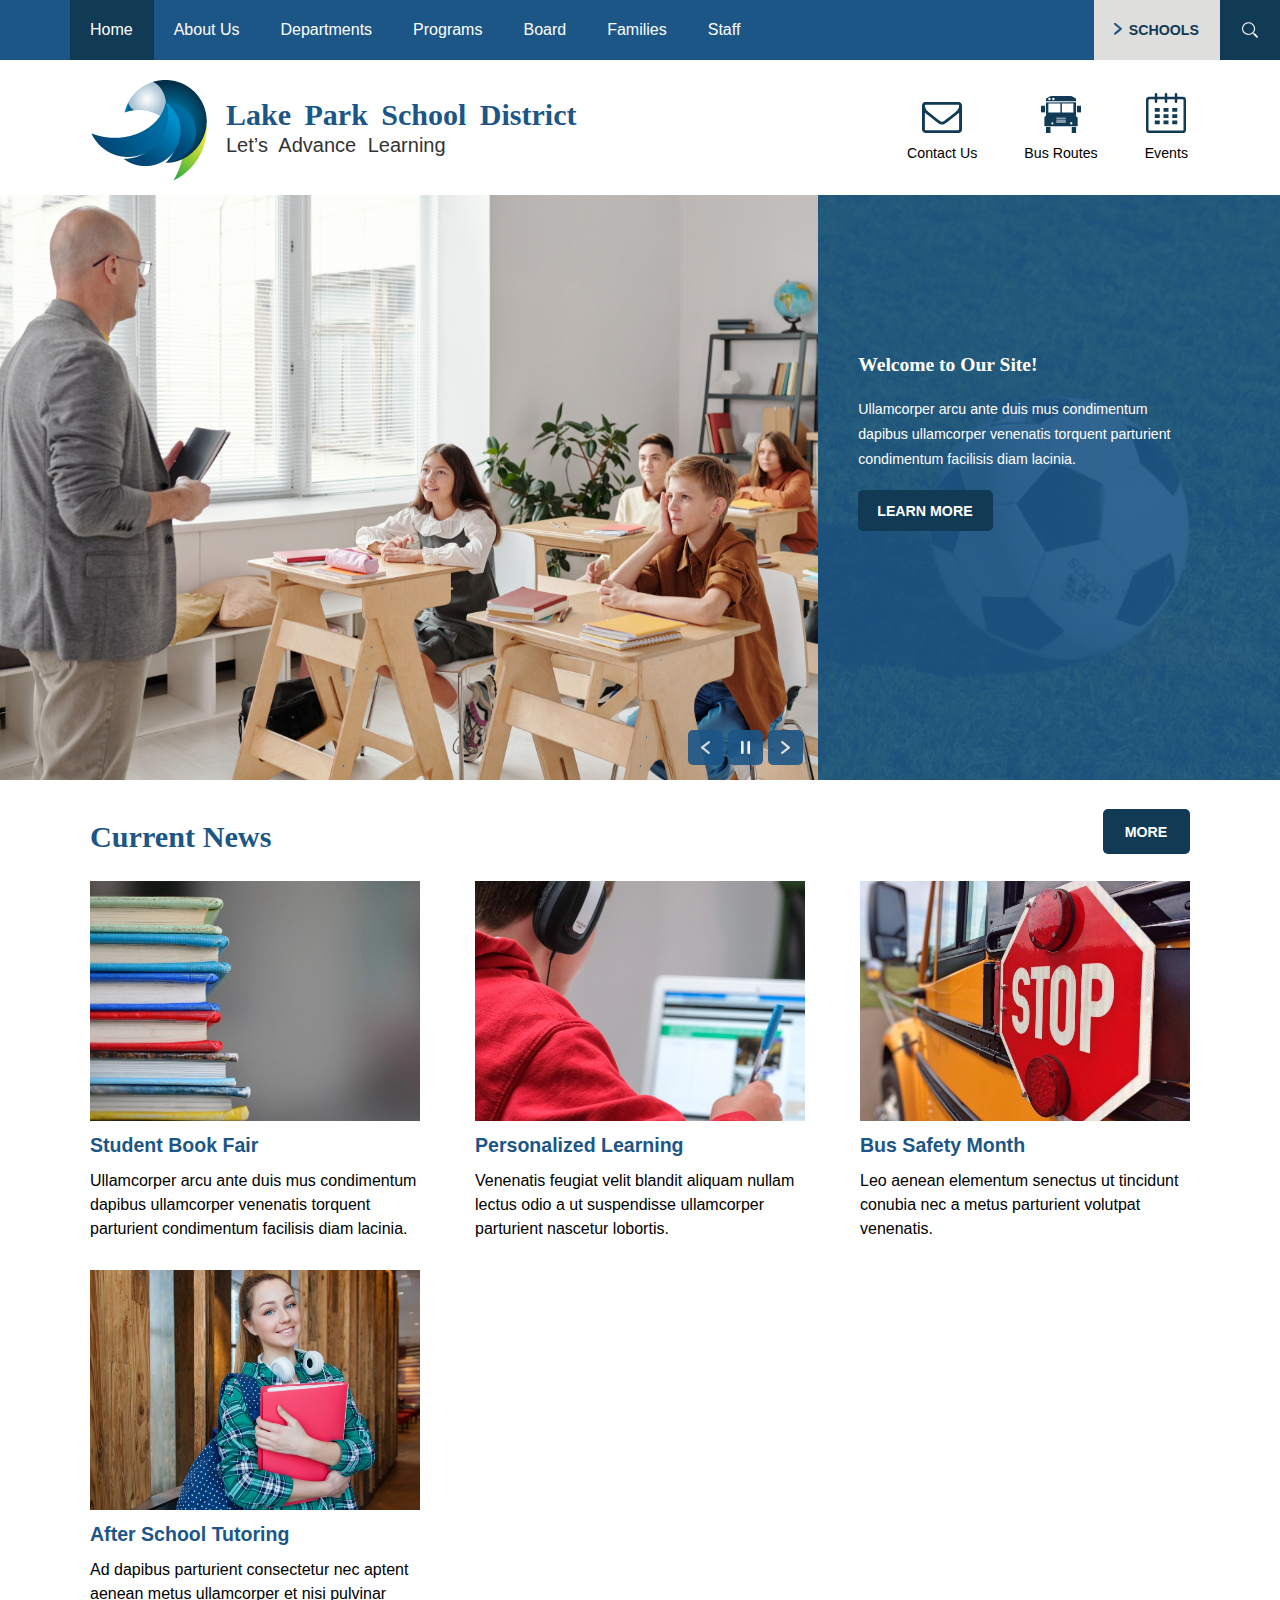
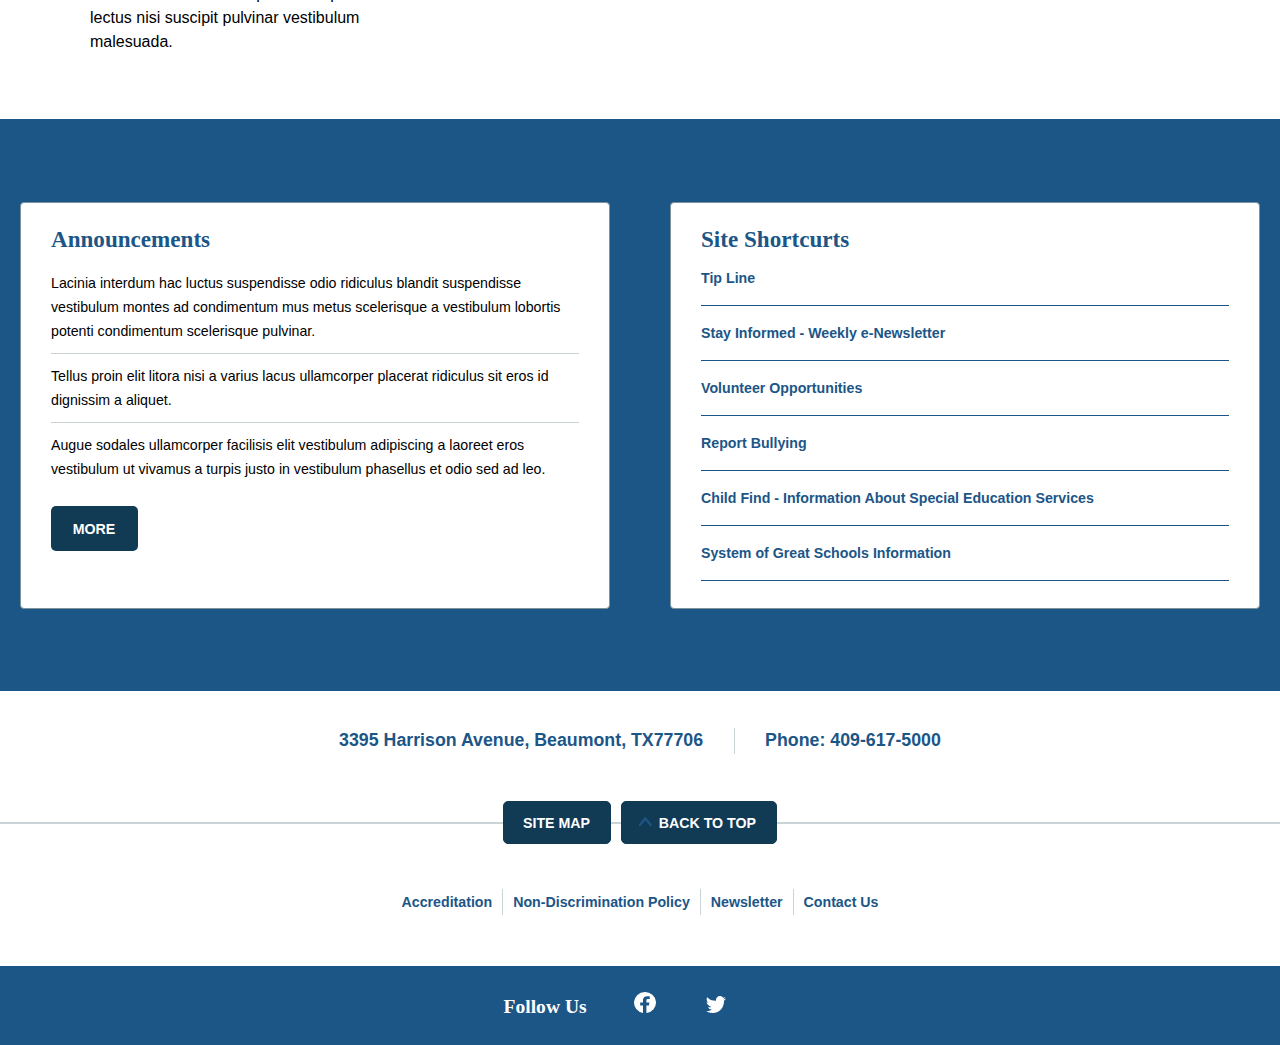
==== commit 57bc1f34: "Minor Additions" ====
--- a/index.html
+++ b/index.html
@@ -5,7 +5,7 @@
     <meta name="viewport" content="width=device-width, initial-scale=1.0">
     <title>Document</title>
     <link rel="stylesheet" type="text/css" href="style.css"/>
-    <link rel="stylesheet" href='https://fonts.googleapis.com/css2?family=Merriweather+Sans:400,700|Merriweather:400,700|Sintony:400,700'>
+    <link rel="stylesheet" type='https://fonts.googleapis.com/css2?family=Merriweather+Sans:400,700|Merriweather:400,700|Sintony:400,700'>
     <script scr="script-test.js"></script>
 </head>
 <body>
@@ -122,7 +122,7 @@
         </div>
         <!-- Current News Section -->
         <section class="news_content">
-            <div>
+            <div class="news-content-container">
                 <div class="news-content-header">
                     <h1>Current News</h1>
                     <button class="more-btn">More</button>
--- a/style.css
+++ b/style.css
@@ -32,9 +32,9 @@
   grid-template-rows:
     60px
     135px
-    min-content
-    566px
-    527px
+    minmax(587px, min-content)
+    minmax(min-content,max-content)
+    minmax(572px, min-content)
     min-content
     79px;
   grid-template-areas:
@@ -378,6 +378,7 @@
   max-width: 1071px;
   max-height: 585px;
   position: relative;
+  grid-column: 1 / span 2;
 }
 .carousel .carousel__item,
 .carousel .carousel__item--hidden {
@@ -510,13 +511,13 @@
 .news_content {
   background-color: #ffffff;
   grid-area: news_content;
-  display: flex;
   justify-content: center;
   width: 100vw;
-  padding: 0 20px;
-}
-.news_content div {
+}
+.news-content-container {
   overflow: hidden;
+  width: 100%;
+  padding: 0 90px 60px 90px;
 }
 /* Contains my header content ("current news + more button */
 .news-content-header {
@@ -559,15 +560,18 @@
 /* Creates the four columns for the news row */
 .news-row {
   display: flex;
-  justify-content: space-evenly;
-  gap: 50px;
+  flex-wrap: wrap;
+  flex-direction: row;
+  justify-content: space-between;
+  align-items: auto;
+  align-content: start;
+  gap: 0;
 }
 /* Handles the news columns */
 .news-column {
   max-width: 330px;
   max-height: 389px;
   padding-bottom: 60px;
-  flex: auto;
 }
 .news-column h2 {
   font-family: "Sintony", sans-serif;
@@ -945,11 +949,12 @@
     grid-area: news_content;
     display: flex;
     justify-content: center;
-    padding: 0 40px 0 40px;
+    padding: 0 40px;
     width: 100vw;
   }
-  .news_content div {
+  .news-content-container {
     width: 100%;
+    padding: 0;
   }
   .news-row {
     display: flex;
@@ -968,6 +973,7 @@
     width: 259px;
     height: 189px;
   }
+  .announcement_container { padding: 0;}
   .announcement-site-row {
     display: inline-block;
     flex-wrap: wrap;
@@ -1032,7 +1038,6 @@
     flex-direction: column;
     justify-content: space-evenly;
     align-items: center;
-    padding: 0;
     width: 100%;
   }
   .logo {
@@ -1164,7 +1169,7 @@
     padding: 0 20px 0 20px;
     width: 100vw;
   }
-  .news_content div {
+  .news-content-container {
     width: 100%;
   }
   .news-content-header {
@@ -1201,7 +1206,7 @@
   background-color: #ffffff;
   display: flex;
   justify-content: center;
-  padding: 0 20px;
+  padding: 0;
   width: 100vw;
   grid-area: announcement_container;
 }
@@ -1214,7 +1219,7 @@
   margin: 0;
 }
 .announcement-site-row {
-  display: flex;
+  display: inline-block;
   justify-content: space-evenly;
   margin: auto;
   overflow: visible;
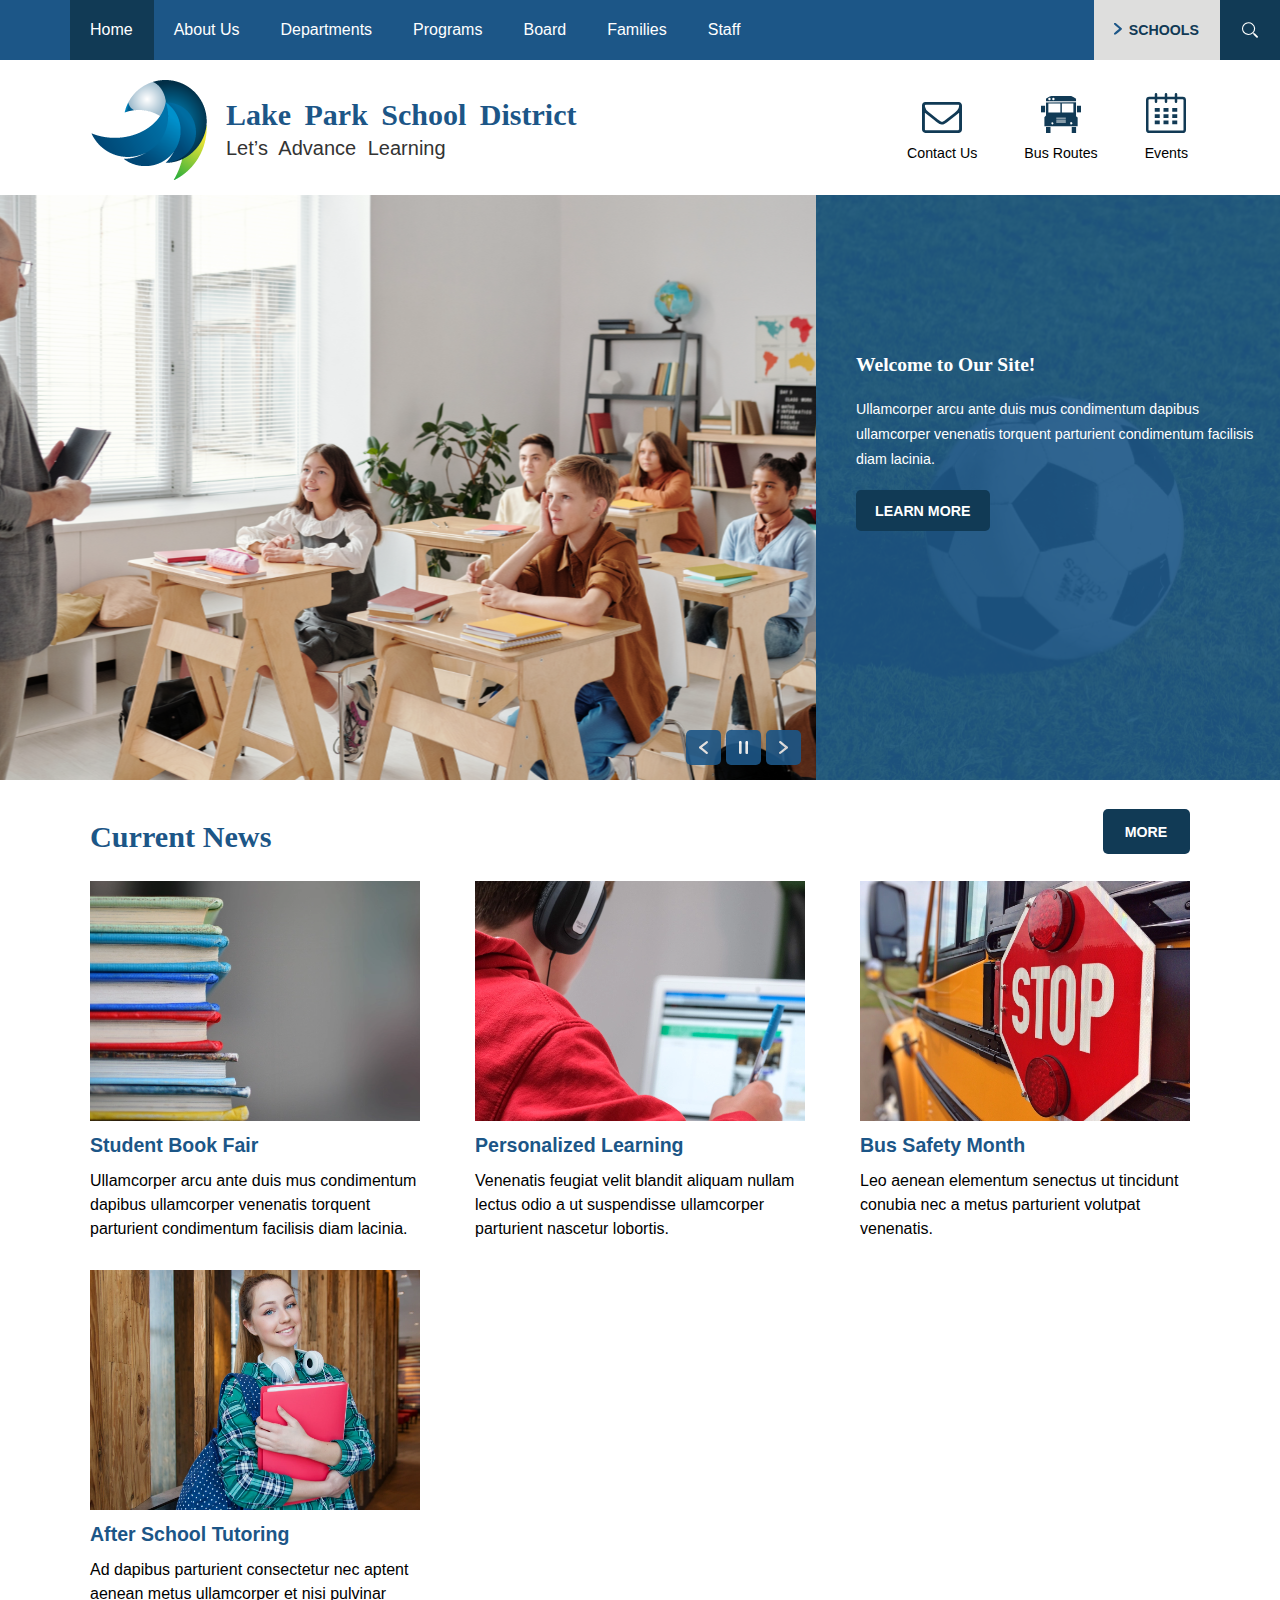
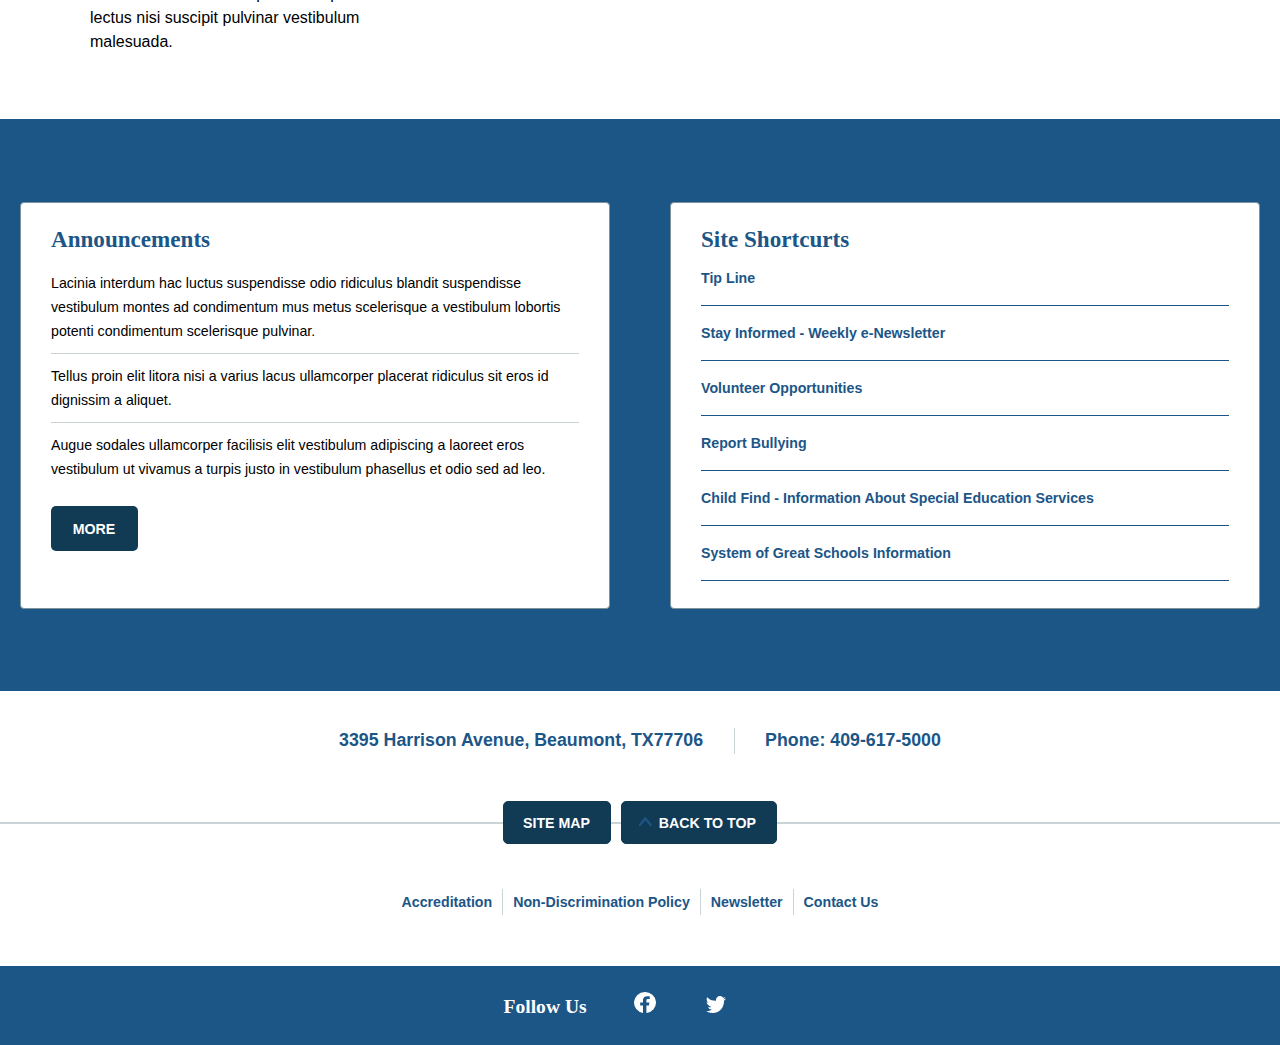
==== commit 9509f2b7: "Minor Adjustments" ====
--- a/index.html
+++ b/index.html
@@ -57,6 +57,12 @@
                     <script>
                         function searchFunction(){
                             document.getElementById("search-bar").classList.toggle("show");
+                            var icon = document.getElementById("search-icon-1");
+                            if (icon.getAttribute('src') == "/Assets/Assets/SVG/Search Icons/Magnifying Glass.svg") {
+                                icon.src = "/Assets/Assets/SVG/Search Icons/X - Close.svg";
+                            } else {
+                                icon.src = "/Assets/Assets/SVG/Search Icons/Magnifying Glass.svg";
+                            }
                         }
                     </script>
                 </div>
--- a/style.css
+++ b/style.css
@@ -262,7 +262,7 @@
   display: none;
   position: absolute;
   min-width: 465px;
-  max-height: 90px;
+  min-height: 90px;
   background-color: #ffff;
   box-shadow: 0px 0px 10px #00000075;
   padding: 20px 22.65px 20px 30px;
@@ -325,6 +325,7 @@
   font-family: "Merriweather", serif;
   font-weight: 700;
   font-size: 1.875em;
+  line-height: 1em;
   margin-bottom: 0;
 }
 .title-text h2 {
@@ -375,7 +376,7 @@
 }
 .carousel {
   overflow: hidden;
-  max-width: 1071px;
+  width: 1071px;
   max-height: 585px;
   position: relative;
   grid-column: 1 / span 2;
@@ -385,21 +386,21 @@
   display: none;
 }
 .carousel-img1 {
-  width: 1071px;
+  width: 100%;
   height: 585px;
   background-color: #333333;
   background-image: url("/Assets/Assets/Main Images/Main Image.png");
   background-repeat: no-repeat;
-  background-position: top left;
-  background-size: contain;
+  background-position: center;
+  background-size: cover;
 }
 .carousel-img2 {
-  width: 1071px;
+  width: 100%;
   height: 585px;
   background-color: #333333;
   background-image: url("/Assets/Assets/Main Images/Soccer image.png");
   background-repeat: no-repeat;
-  background-size: contain;
+  background-size: cover;
 }
 .carousel .carousel__item--visible {
   display: block;
@@ -442,8 +443,7 @@
 }
 /* Adds blue filter on pause button on hover */
 .carousel__actions button:hover .filter-pause {
-  filter: invert(24%) sepia(55%) saturate(1016%) hue-rotate(172deg)
-    brightness(100%) contrast(90%);
+  filter: invert(70%) sepia(17%) saturate(2020%) hue-rotate(161deg) brightness(92%) contrast(97%);
 }
 /* Hover effect for slider buttons */
 .carousel .carousel__actions button:hover {
@@ -472,8 +472,33 @@
 .lastImg {
   background-image: url("/Assets/Assets/Main Images/Soccer image.png");
 }
+.learn-more-btn:hover {
+  background-color: #f7f7f7;
+  color: #1c5687;
+  border: 1px solid #7d9299;
+}
+/* Carousel font styling */
+.carousel-right h4 {
+  font-family: "Merriweather", serif;
+  font-size: 1.222em;
+  padding-bottom: 20px;
+  font-weight: bold;
+  color: #ffff;
+  text-align: left;
+  display: flex;
+}
+.carousel-right p {
+  color: #ffff;
+  font-family: "Sintony", sans-serif;
+  font-size: 0.888em;
+  padding-right: 90px;
+  line-height: 25px;
+  display: inline;
+}
 /* Learn more button in slider */
 .learn-more-btn {
+  display: flex;
+  margin-top: 18px;
   background-color: #113a55;
   opacity: 1;
   border: none;
@@ -484,28 +509,6 @@
   font-family: "Merriweather Sans", sans-serif;
   font-weight: bold;
   border-radius: 5px;
-}
-.learn-more-btn:hover {
-  background-color: #f7f7f7;
-  color: #1c5687;
-  border: 1px solid #7d9299;
-}
-/* Carousel font styling */
-.carousel-right h4 {
-  font-family: "Merriweather", serif;
-  font-size: 1.222em;
-  padding-bottom: 20px;
-  font-weight: bold;
-  color: #ffff;
-  text-align: left;
-}
-.carousel-right p {
-  color: #ffff;
-  font-family: "Sintony", sans-serif;
-  font-size: 0.888em;
-  padding-bottom: 18px;
-  padding-right: 90px;
-  line-height: 25px;
 }
 /* Style for the mid news section, columns */
 .news_content {
@@ -912,13 +915,17 @@
     max-height: 535px;
   }
   .carousel-outer-container {
-    display: inline-block;
-    flex-direction: column;
+    display: grid;
     height: auto;
   }
   .carousel {
     width: 100vw;
     height: auto;
+  }
+  .carousel-img1, .carousel-img2 {
+    width: 100%;
+    height: 350px;
+    background-size: contain;
   }
   .carousel-right {
     width: 100vw;
@@ -1011,7 +1018,7 @@
       271px
       min-content
       1fr
-      930px
+      min-content
       min-content
       79px;
     grid-template-areas:
@@ -1039,6 +1046,7 @@
     justify-content: space-evenly;
     align-items: center;
     width: 100%;
+    padding: 0;
   }
   .logo {
     display: flex;
@@ -1116,7 +1124,7 @@
     max-height: none;
   }
   .carousel-outer-container {
-    display: inline-block;
+    display: grid;
     height: auto;
   }
   .carousel {
@@ -1139,18 +1147,36 @@
     padding-right: 20px;
     background-image: none;
     max-height: 258px;
+    justify-content: center;
+  }
+  .carousel-img1, .carousel-img2 {
+    width: 100%;
+    height: 175px;
+    background-size: contain;
+  }
+  .carousel-img1 {
+    background-size: cover;
+    background-position: top left;
+    height: 175px;
+  } 
+  .carousel-img2 {
+    background-size: cover;
+    background-position: center;
+    max-height: 175px;
   }
   #carousel-right-wrapper h4 {
     padding-bottom: 10px;
     text-align: center;
     font-size: 22px;
+    display: block;
   }
   #carousel-right-wrapper p {
     font-size: 16px;
     padding-right: 0;
-  }
-  .carousel .carousel__item img {
-    height: auto;
+    display: block;
+  }
+  .learn-more-btn {
+    display: inline-flex;
   }
   .carousel .carousel__actions {
     display: flex;
